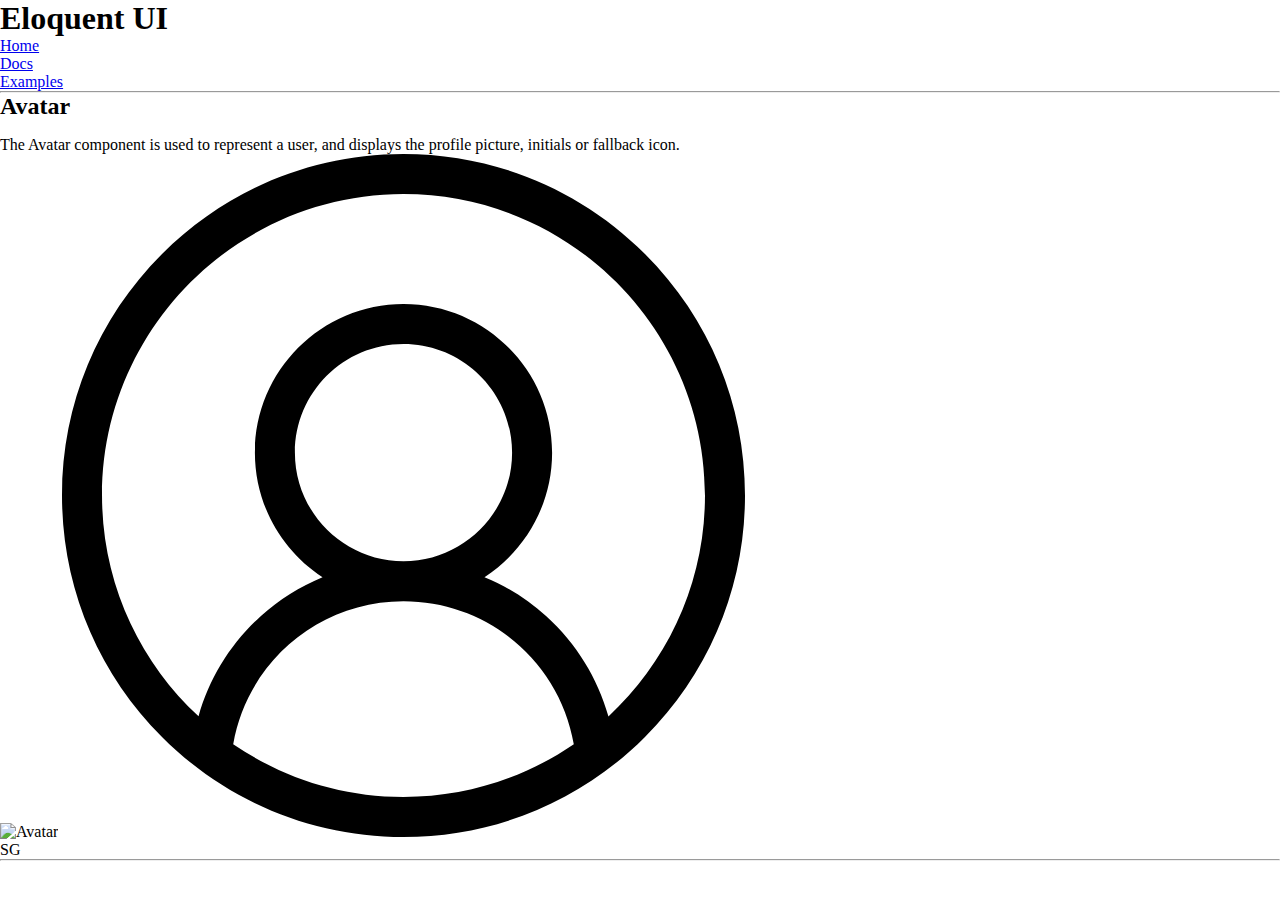
==== index.html @ d395345a "User Avatar and beautification" ====
<!DOCTYPE html>
<html lang="en">

<head>
    <meta charset="UTF-8">
    <meta name="viewport" content="width=device-width, initial-scale=1.0">
    <title>Eloquent UI</title>
    <link rel="stylesheet" href="app.css">
</head>

<body>
    <header class="header-container">
        <h1 id="header-title"> Eloquent UI </h3>
            <ul class="list">
                <li class="list-items"><a class="link-item" href="/">Home</a></li>
                <li class="list-items"><a class="link-item" href="/"> Docs</a></li>
                <li class="list-items"><a class="link-item" href="/"> Examples</a></li>
            </ul>
    </header>
    <hr>
    <div class="avatar-container">
        <h2>Avatar</h2>
        <p style="margin-top: 1rem;">The Avatar component is used to represent a user, and displays the profile picture, initials or fallback
            icon.
        </p>
        <img alt="Avatar" src="https://bit.ly/dan-abramov" class="avatar" />
        <img alt="Avatar" src="/user.svg" class="avatar" />
        <div class="initials">
            <span class="avatar-circle">SG</span>
        </div>
    </div>
    <hr>

    <script src="app.js"></script>
</body>

</html>
---- app.css ----
*{
    margin: 0;
    padding: 0;
}
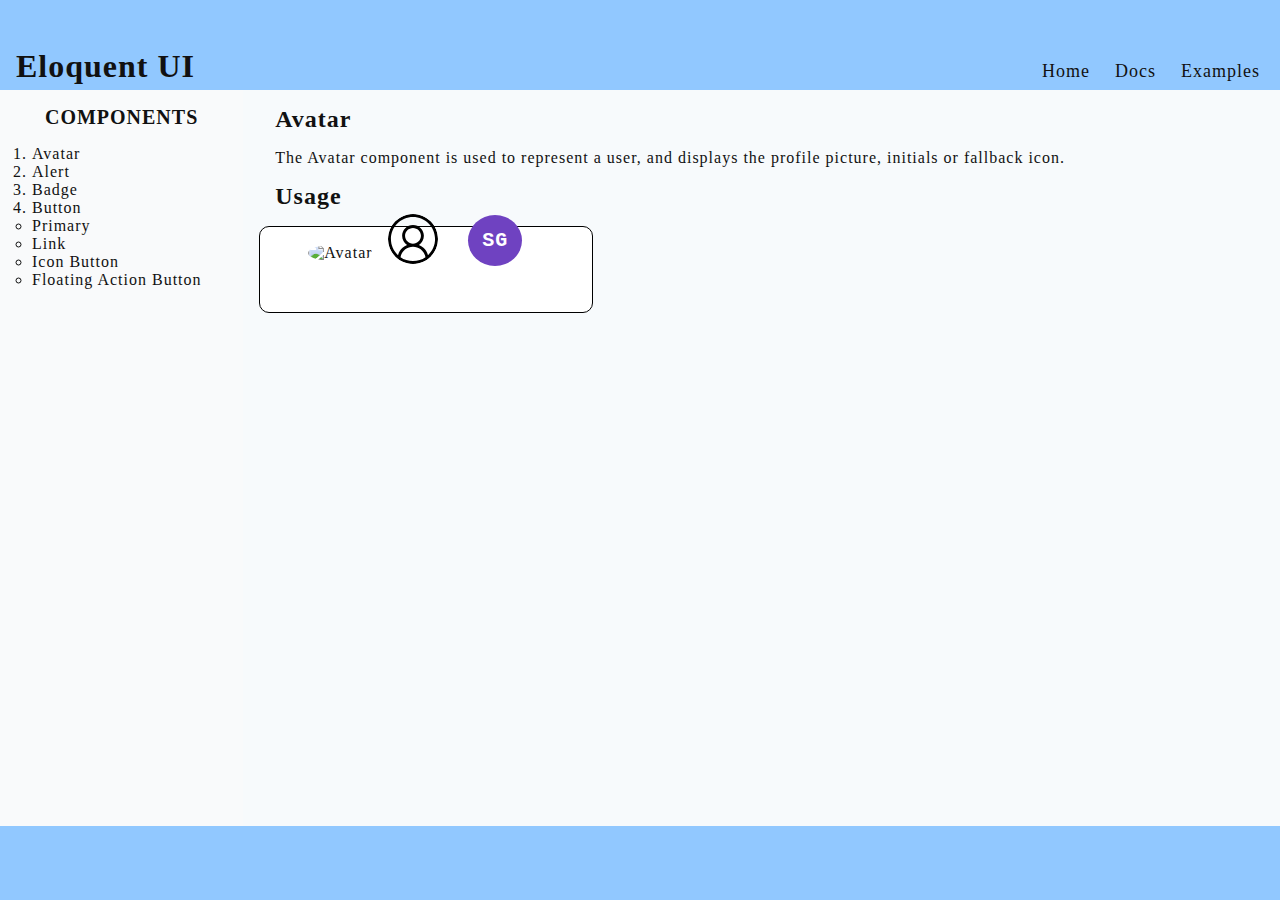
==== commit 20e458ca: "Structured files" ====
--- a/index.html
+++ b/index.html
@@ -5,10 +5,30 @@
     <meta charset="UTF-8">
     <meta name="viewport" content="width=device-width, initial-scale=1.0">
     <title>Eloquent UI</title>
-    <link rel="stylesheet" href="app.css">
+    <link rel="stylesheet" href="/styles/app.css">
+    <link rel="stylesheet" href="/styles/containers.css">
+    <link rel="stylesheet" href="/styles/grids.css">
 </head>
 
 <body>
+    <aside>
+        <div class="aside-container">
+            <p class="title-aside"><strong>COMPONENTS</strong></p>
+            <ol class="ordered-list">
+                <li>Avatar</li>
+                <li>Alert</li>
+                <li>Badge</li>
+                <li>Button
+                    <ul>
+                        <li>Primary</li>
+                        <li>Link</li>
+                        <li>Icon Button</li>
+                        <li>Floating Action Button</li>
+                    </ul>
+                </li>
+            </ol>
+        </div>
+    </aside>
     <header class="header-container">
         <h1 id="header-title"> Eloquent UI </h3>
             <ul class="list">
@@ -17,21 +37,29 @@
                 <li class="list-items"><a class="link-item" href="/"> Examples</a></li>
             </ul>
     </header>
-    <hr>
-    <div class="avatar-container">
-        <h2>Avatar</h2>
-        <p style="margin-top: 1rem;">The Avatar component is used to represent a user, and displays the profile picture, initials or fallback
-            icon.
-        </p>
-        <img alt="Avatar" src="https://bit.ly/dan-abramov" class="avatar" />
-        <img alt="Avatar" src="/user.svg" class="avatar" />
-        <div class="initials">
-            <span class="avatar-circle">SG</span>
+    <main>
+        <div class="avatar-container">
+            <h2>Avatar</h2>
+            <p style="margin: 1rem;">The Avatar component is used to represent a user, and displays the profile
+                picture, initials or fallback
+                icon.
+            </p>
+            <h2>Usage</h2>
+            <div class="avatar-display">
+                <div class="avatar-image">
+                    <img alt="Avatar" src="https://bit.ly/dan-abramov" class="avatar" />
+                </div>
+                <div class="avatar-user">
+                    <img alt="Avatar" src="/images/user.svg" class="avatar" />
+                </div>
+                <div class="initials">
+                    <span class="avatar-circle">SG</span>
+                </div>
+            </div>
         </div>
-    </div>
-    <hr>
-
-    <script src="app.js"></script>
+    </main>
+    <footer></footer>
+    <script src="/handlers/app.js"></script>
 </body>
 
 </html>--- a/styles/app.css
+++ b/styles/app.css
@@ -0,0 +1,45 @@
+* {
+    margin: 0;
+    padding: 0;
+}
+
+:root {
+    --bs-blue: #91C8FF;
+    --bs-indigo: #6610f2;
+    --bs-purple: #6f42c1;
+    --gray-body: #F7FAFC;
+    --aside: #F9FAFB;
+    --text: rgb(17, 17, 17);
+}
+
+
+html,
+body {
+    max-width: 100%;
+    overflow-x: hidden;
+    color: var(--text);
+    letter-spacing: 1px;
+}
+
+/* For Image Avatar */
+.avatar {
+    border-radius: 50%;
+    width: 50px;
+    height: 50px;
+    vertical-align: middle;
+    cursor: pointer;
+}
+
+/* Avatar with Initials */
+.avatar-circle {
+    width: 80px;
+    height: 80px;
+    padding: 14px;
+    background-color: var(--bs-purple);
+    text-align: center;
+    border-radius: 50%;
+    cursor: pointer;
+    color: #fff;
+    font-family: "Courier New", monospace;
+    font-weight: bold;
+}--- a/styles/containers.css
+++ b/styles/containers.css
@@ -0,0 +1,95 @@
+:root {
+    --bs-blue: #91C8FF;
+    --bs-indigo: #6610f2;
+    --bs-purple: #6f42c1;
+    --gray-body: #F7FAFC;
+    --aside: #F9FAFB;
+}
+
+h2 {
+    margin: 1rem;
+}
+
+/* Header Container */
+
+.header-container {
+    display: flex;
+    justify-content: space-between;
+    align-items: baseline;
+}
+
+.list .list-items {
+    list-style: none;
+    display: inline;
+    margin: 0px 20px 0px 0px;
+    font-size: large;
+}
+
+.link-item {
+    text-decoration: none;
+    color: var(--text);
+}
+
+#header-title {
+    margin: 3rem 0rem 3rem 1rem;
+}
+
+/* Avatar Container */
+
+.avatar-container {
+    margin-top: 1rem;
+    margin-left: 1rem;
+}
+
+.avatar-display {
+    padding-left: 2rem;
+    border: 1px solid black;
+    border-radius: 10px;
+    background-color: white;
+    height: 85px !important;
+    width: 300px !important;
+}
+
+/* Image avatar container */
+.avatar-image {
+    margin-top: 1rem;
+    margin-left: 1rem;
+    margin-bottom: 1rem;
+}
+
+/* Avatar with no profile pic container */
+.avatar-user {
+    position: relative;
+    top: -4rem;
+    left: 6rem;
+}
+
+/* Avatar with Initials */
+.initials {
+    position: relative;
+    top: -6.2rem;
+    left: 11rem;
+    /* 25% of parent */
+    font-size: 20px;
+    /* 50% of parent */
+    line-height: 20px;
+    /* 50% of parent */
+}
+
+/* Aside Container */
+.aside-container {
+    margin-top: 1rem;
+    overflow-y: scroll;
+    height: 80vh;
+}
+
+.title-aside {
+    text-align: center;
+    font-size: 20px;
+    font-weight: 600;
+}
+
+/* Lists */
+.ordered-list{
+    margin: 1rem 0rem 0rem 2rem;
+}--- a/styles/grids.css
+++ b/styles/grids.css
@@ -0,0 +1,59 @@
+body,
+html {
+    height: 100vh;
+}
+
+:root {
+    --bs-blue: #91C8FF;
+    --bs-indigo: #6610f2;
+    --bs-purple: #6f42c1;
+    --gray-body: #F7FAFC;
+    --aside: #F9FAFB;
+}
+
+body {
+    margin: 0;
+    display: grid;
+    grid-template-columns: 100%;
+    grid-template-rows: repeat(auto, 4);
+    grid-template-areas:
+        "main"
+        "footer";
+}
+
+aside {
+    grid-area: sidebar;
+    background-color: var(--aside);
+}
+
+header {
+    grid-area: header;
+    background-color: var(--bs-blue);
+}
+
+main {
+    grid-area: main;
+    background-color: var(--gray-body);
+}
+
+footer {
+    grid-area: footer;
+    background-color: var(--bs-blue);
+}
+
+@media only screen and (min-width: 768px) {
+
+    body {
+        margin: 0;
+        display: grid;
+        grid-template-columns: auto 27% 27% 27%;
+        grid-template-rows: 10% 30% auto 10%;
+        grid-template-areas:
+            "header header header header"
+            "sidebar main   main   main"
+            "sidebar main   main   main"
+            "footer footer footer footer";
+
+    }
+
+}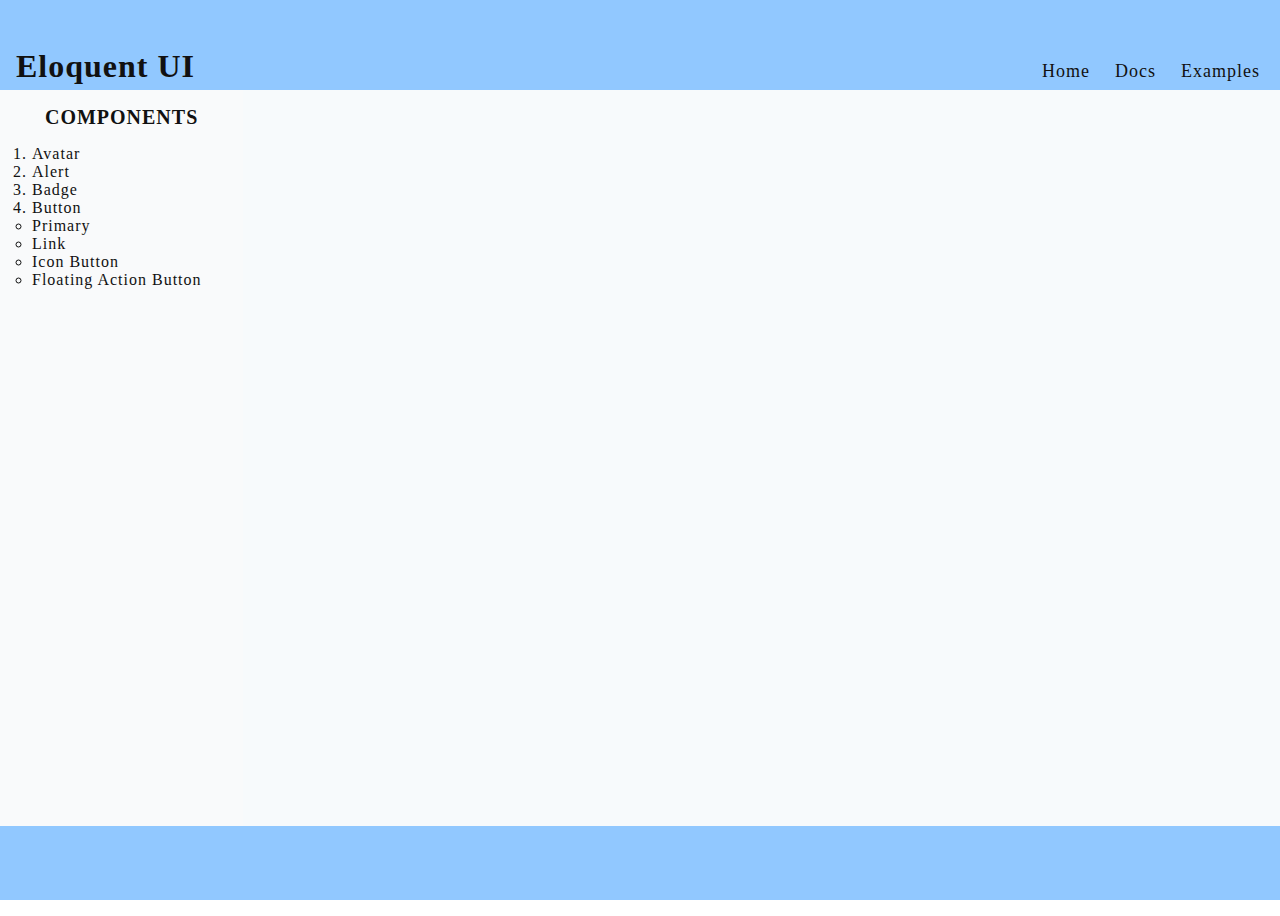
==== commit a5636684: "added individual components" ====
--- a/index.html
+++ b/index.html
@@ -8,6 +8,8 @@
     <link rel="stylesheet" href="/styles/app.css">
     <link rel="stylesheet" href="/styles/containers.css">
     <link rel="stylesheet" href="/styles/grids.css">
+    <link rel="import" href="/views/avatar.html">
+    <script src="https://ajax.googleapis.com/ajax/libs/jquery/3.5.1/jquery.min.js"></script>
 </head>
 
 <body>
@@ -37,25 +39,9 @@
                 <li class="list-items"><a class="link-item" href="/"> Examples</a></li>
             </ul>
     </header>
-    <main>
-        <div class="avatar-container">
-            <h2>Avatar</h2>
-            <p style="margin: 1rem;">The Avatar component is used to represent a user, and displays the profile
-                picture, initials or fallback
-                icon.
-            </p>
-            <h2>Usage</h2>
-            <div class="avatar-display">
-                <div class="avatar-image">
-                    <img alt="Avatar" src="https://bit.ly/dan-abramov" class="avatar" />
-                </div>
-                <div class="avatar-user">
-                    <img alt="Avatar" src="/images/user.svg" class="avatar" />
-                </div>
-                <div class="initials">
-                    <span class="avatar-circle">SG</span>
-                </div>
-            </div>
+    <main class="mainApp">
+        <div class="load-avatar">
+            <!-- Avatar component loads here -->
         </div>
     </main>
     <footer></footer>
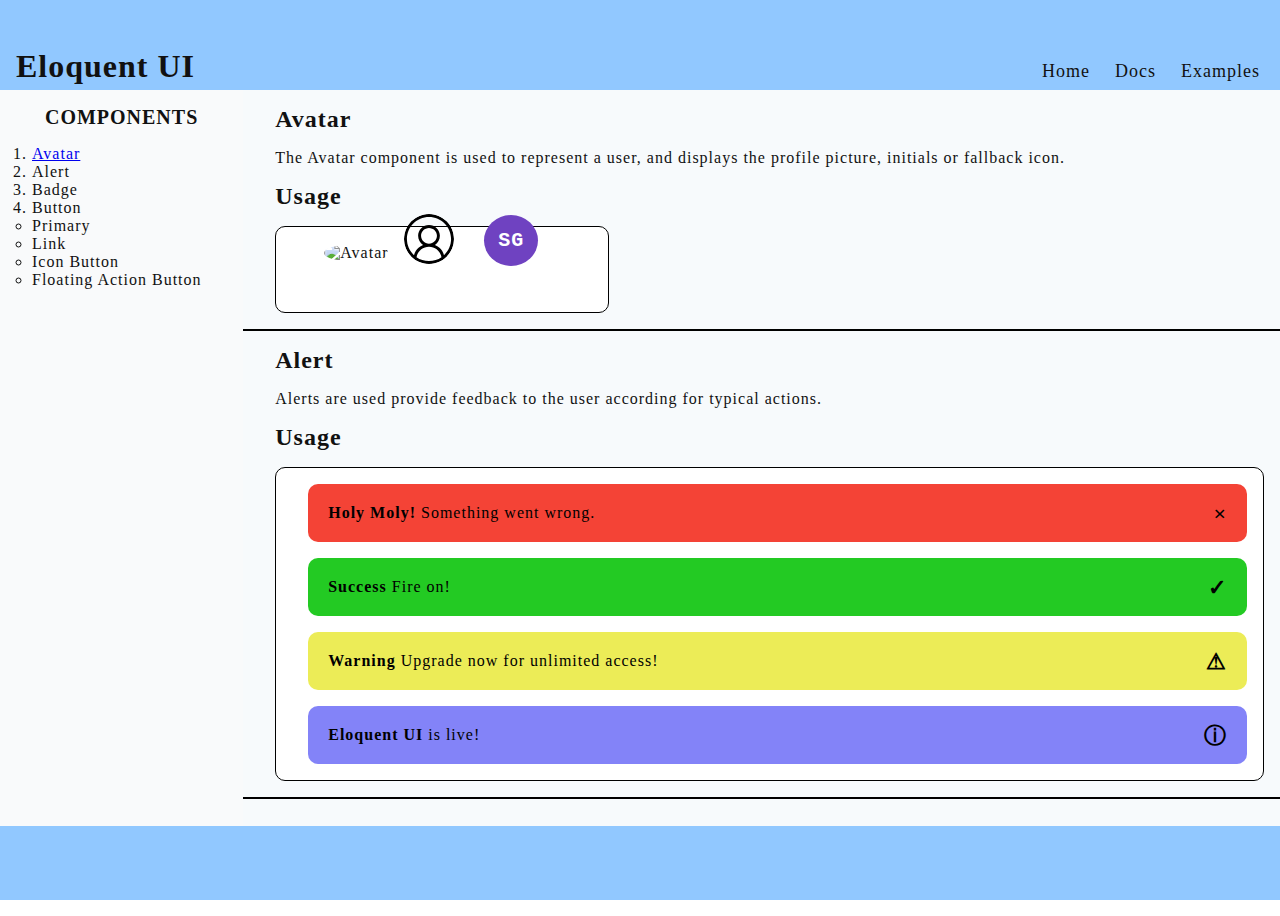
==== commit 356be958: "Alert Component" ====
--- a/index.html
+++ b/index.html
@@ -17,7 +17,7 @@
         <div class="aside-container">
             <p class="title-aside"><strong>COMPONENTS</strong></p>
             <ol class="ordered-list">
-                <li>Avatar</li>
+                <li><a href='#avatar'>Avatar</a></li>
                 <li>Alert</li>
                 <li>Badge</li>
                 <li>Button
@@ -43,6 +43,9 @@
         <div class="load-avatar">
             <!-- Avatar component loads here -->
         </div>
+        <div class="load-alert">
+            <!-- Alert component -->
+        </div>
     </main>
     <footer></footer>
     <script src="/handlers/app.js"></script>
--- a/styles/app.css
+++ b/styles/app.css
@@ -42,4 +42,82 @@
     color: #fff;
     font-family: "Courier New", monospace;
     font-weight: bold;
+}
+
+/* Alert Component */
+.alert-wrong {
+    padding: 20px;
+    background-color: #f44336;
+    color: black;
+    border-radius: 10px;
+    margin: 1rem;
+}
+
+.alert-success{
+    padding: 20px;
+    background-color: rgb(35, 202, 35);
+    color: black;
+    border-radius: 10px;
+    margin: 1rem;
+}
+
+.alert-warning{
+    padding: 20px;
+    background-color: rgb(236, 236, 87);
+    color: black;
+    border-radius: 10px;
+    margin: 1rem;
+}
+
+.alert-info{
+    padding: 20px;
+    background-color: rgb(131, 131, 248);
+    color: black;
+    border-radius: 10px;
+    margin: 1rem;
+}
+
+/* Alert Buttons */
+.successBtn{
+    margin-left: 15px;
+    color: black;
+    font-weight: bold;
+    float: right;
+    font-size: 22px;
+    line-height: 20px;
+    cursor: pointer;
+    transition: 0.3s;
+}
+
+.closeBtn {
+    margin-left: 15px;
+    color: black;
+    font-weight: bold;
+    float: right;
+    font-size: 22px;
+    line-height: 20px;
+    cursor: pointer;
+    transition: 0.3s;
+}
+
+.warningBtn{
+    margin-left: 15px;
+    color: black;
+    font-weight: bold;
+    float: right;
+    font-size: 22px;
+    line-height: 20px;
+    cursor: pointer;
+    transition: 0.3s;
+}
+
+.infoBtn{
+    margin-left: 15px;
+    color: black;
+    font-weight: bold;
+    float: right;
+    font-size: 22px;
+    line-height: 20px;
+    cursor: pointer;
+    transition: 0.3s;
 }--- a/styles/containers.css
+++ b/styles/containers.css
@@ -8,6 +8,12 @@
 
 h2 {
     margin: 1rem;
+}
+
+hr{
+    margin-top: 1rem;
+    margin-bottom: 1rem;;
+    border: 1px solid black;
 }
 
 /* Header Container */
@@ -36,7 +42,7 @@
 
 /* Avatar Container */
 
-.avatar-container {
+.component-container {
     margin-top: 1rem;
     margin-left: 1rem;
 }
@@ -48,6 +54,7 @@
     background-color: white;
     height: 85px !important;
     width: 300px !important;
+    margin-left: 1rem;
 }
 
 /* Image avatar container */
@@ -90,6 +97,17 @@
 }
 
 /* Lists */
-.ordered-list{
+.ordered-list {
     margin: 1rem 0rem 0rem 2rem;
+}
+
+/* Alert Container */
+.alert-display{
+    padding-left: 1rem;
+    border: 1px solid black;
+    border-radius: 10px;
+    background-color: white;
+    height: auto;
+    width: auto;
+    margin: 1rem;
 }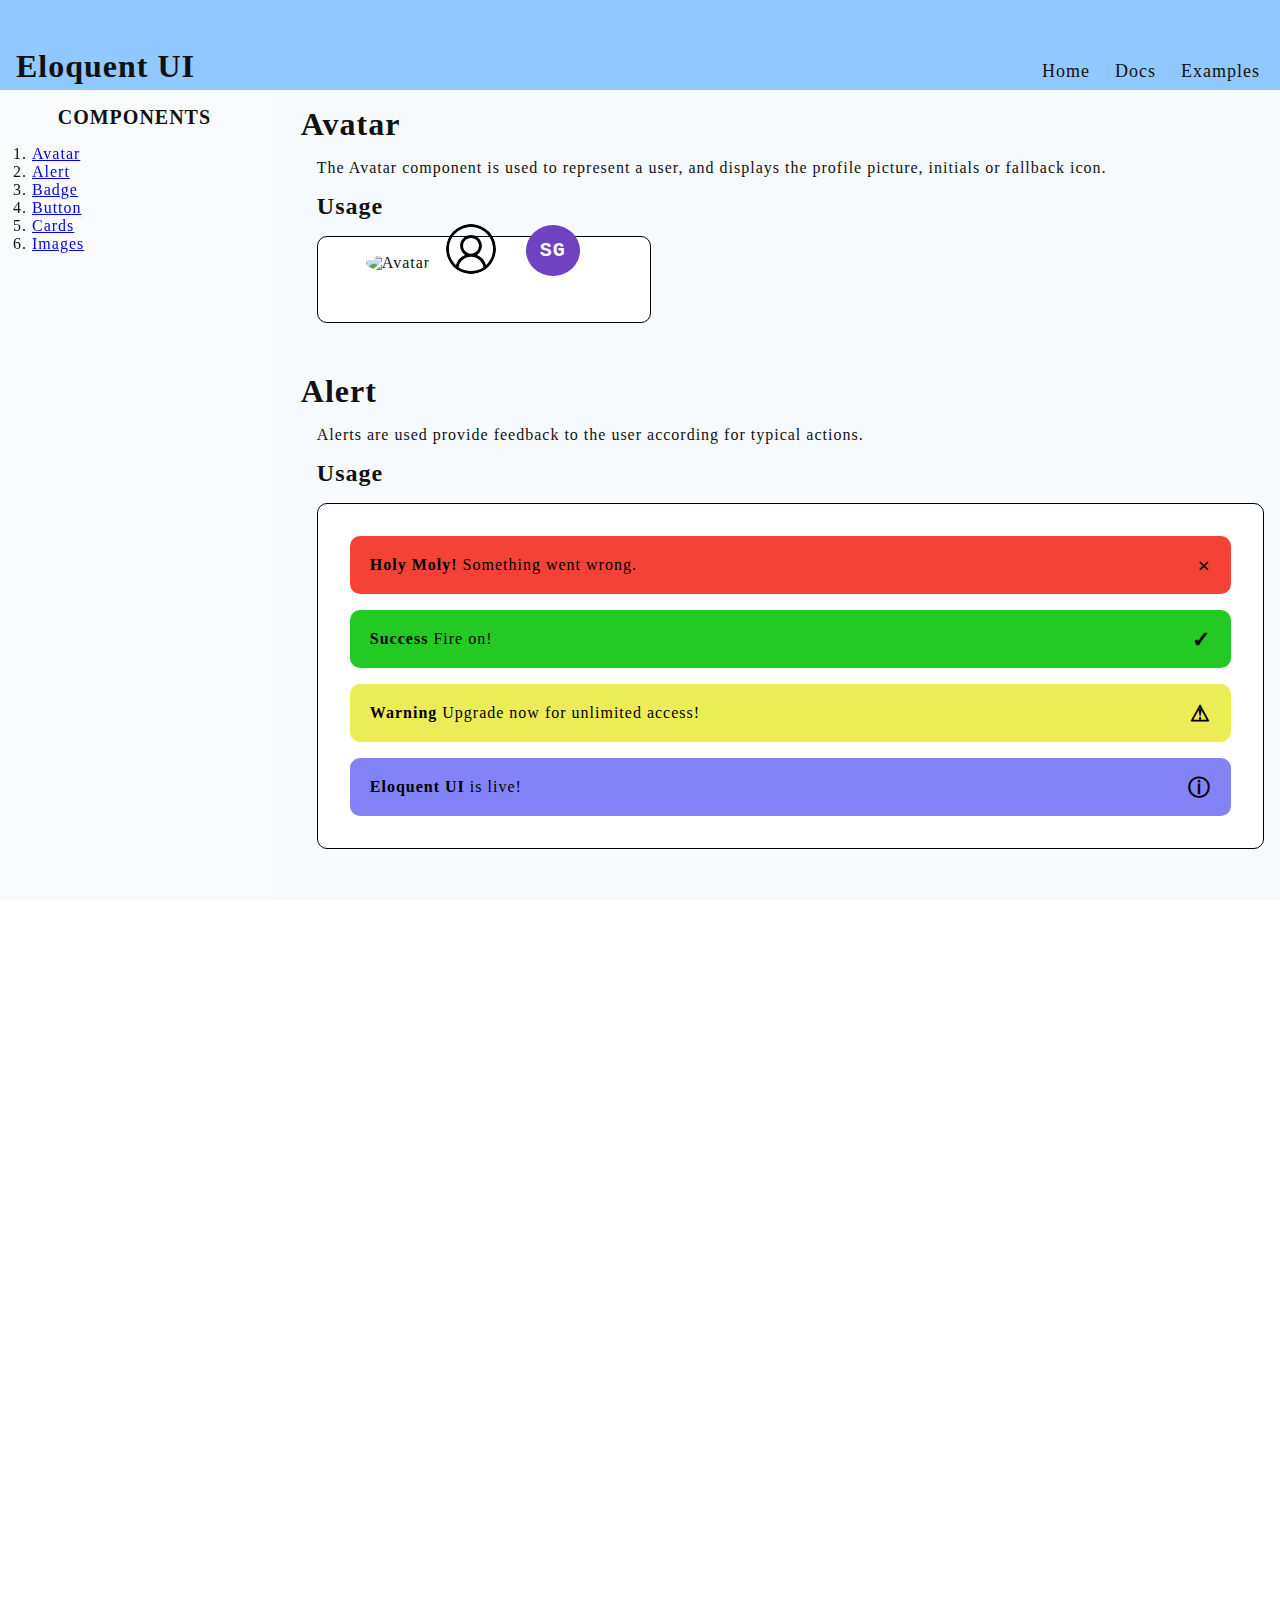
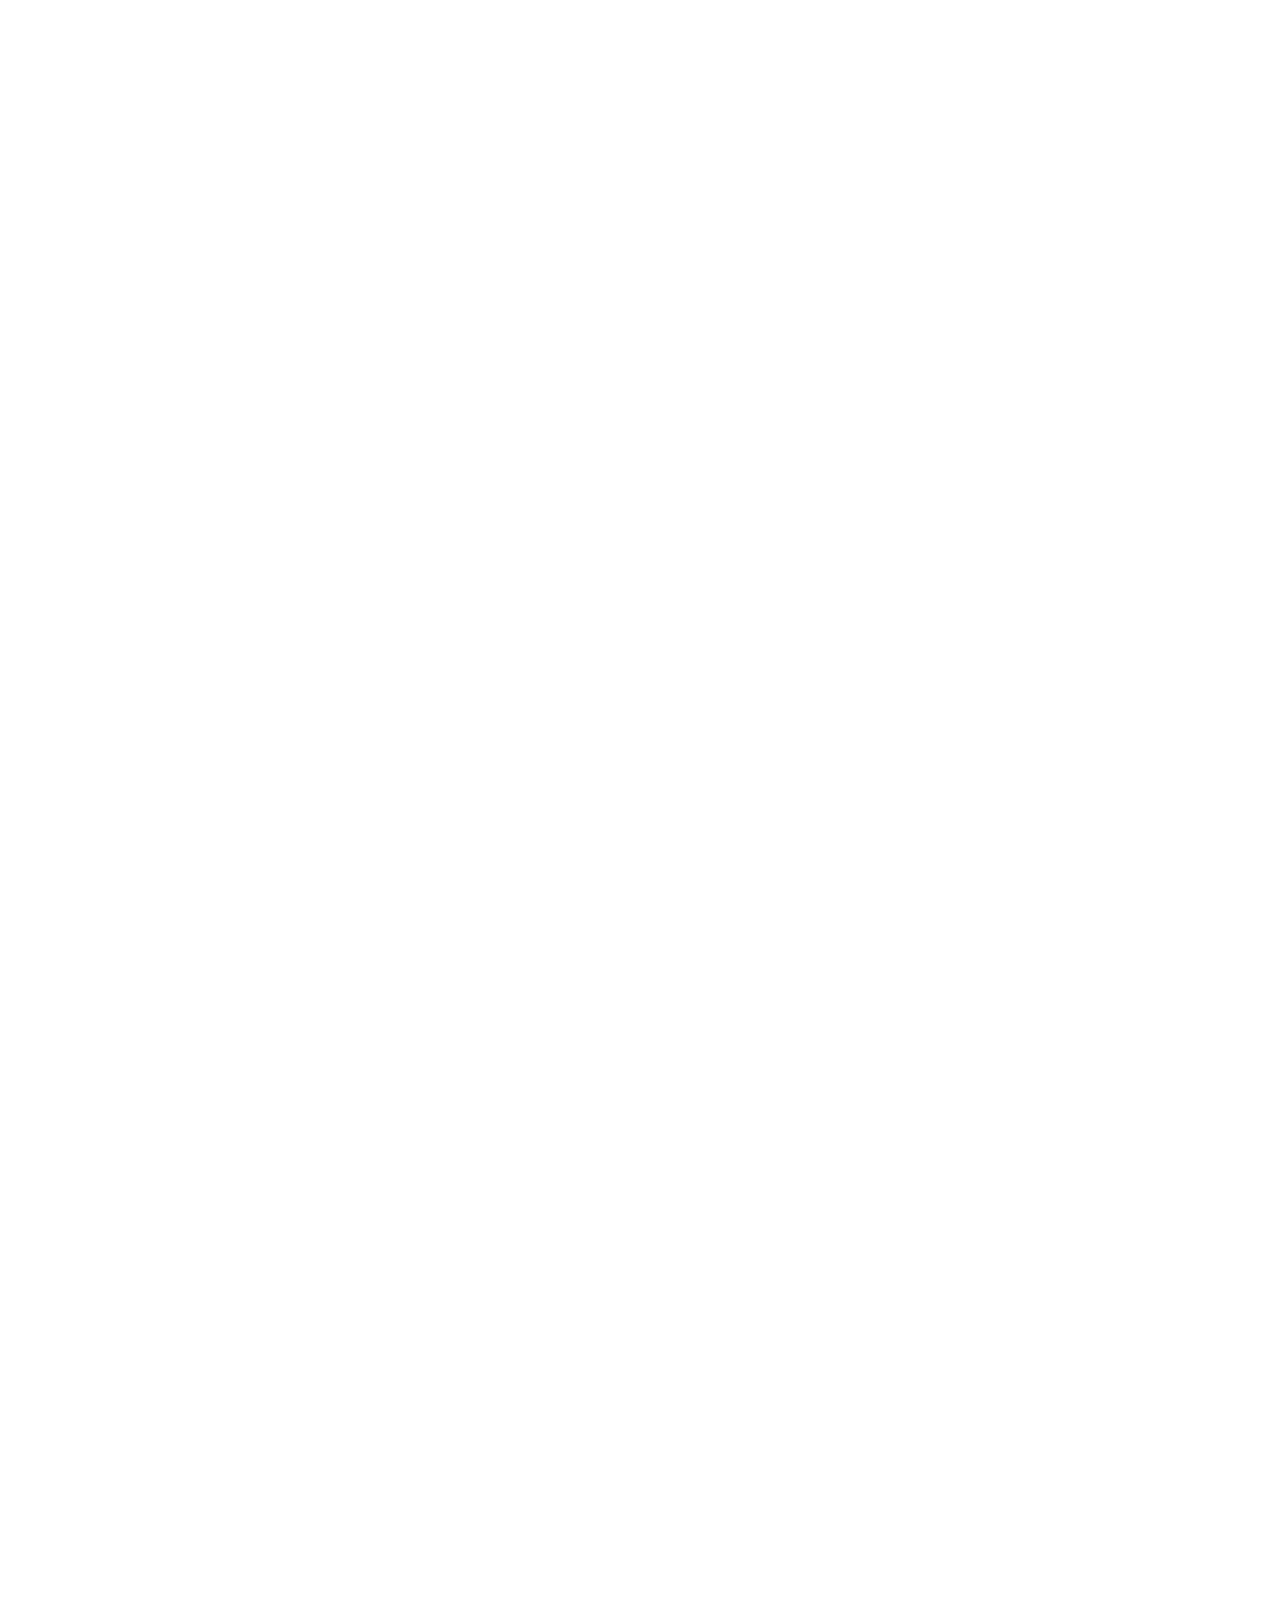
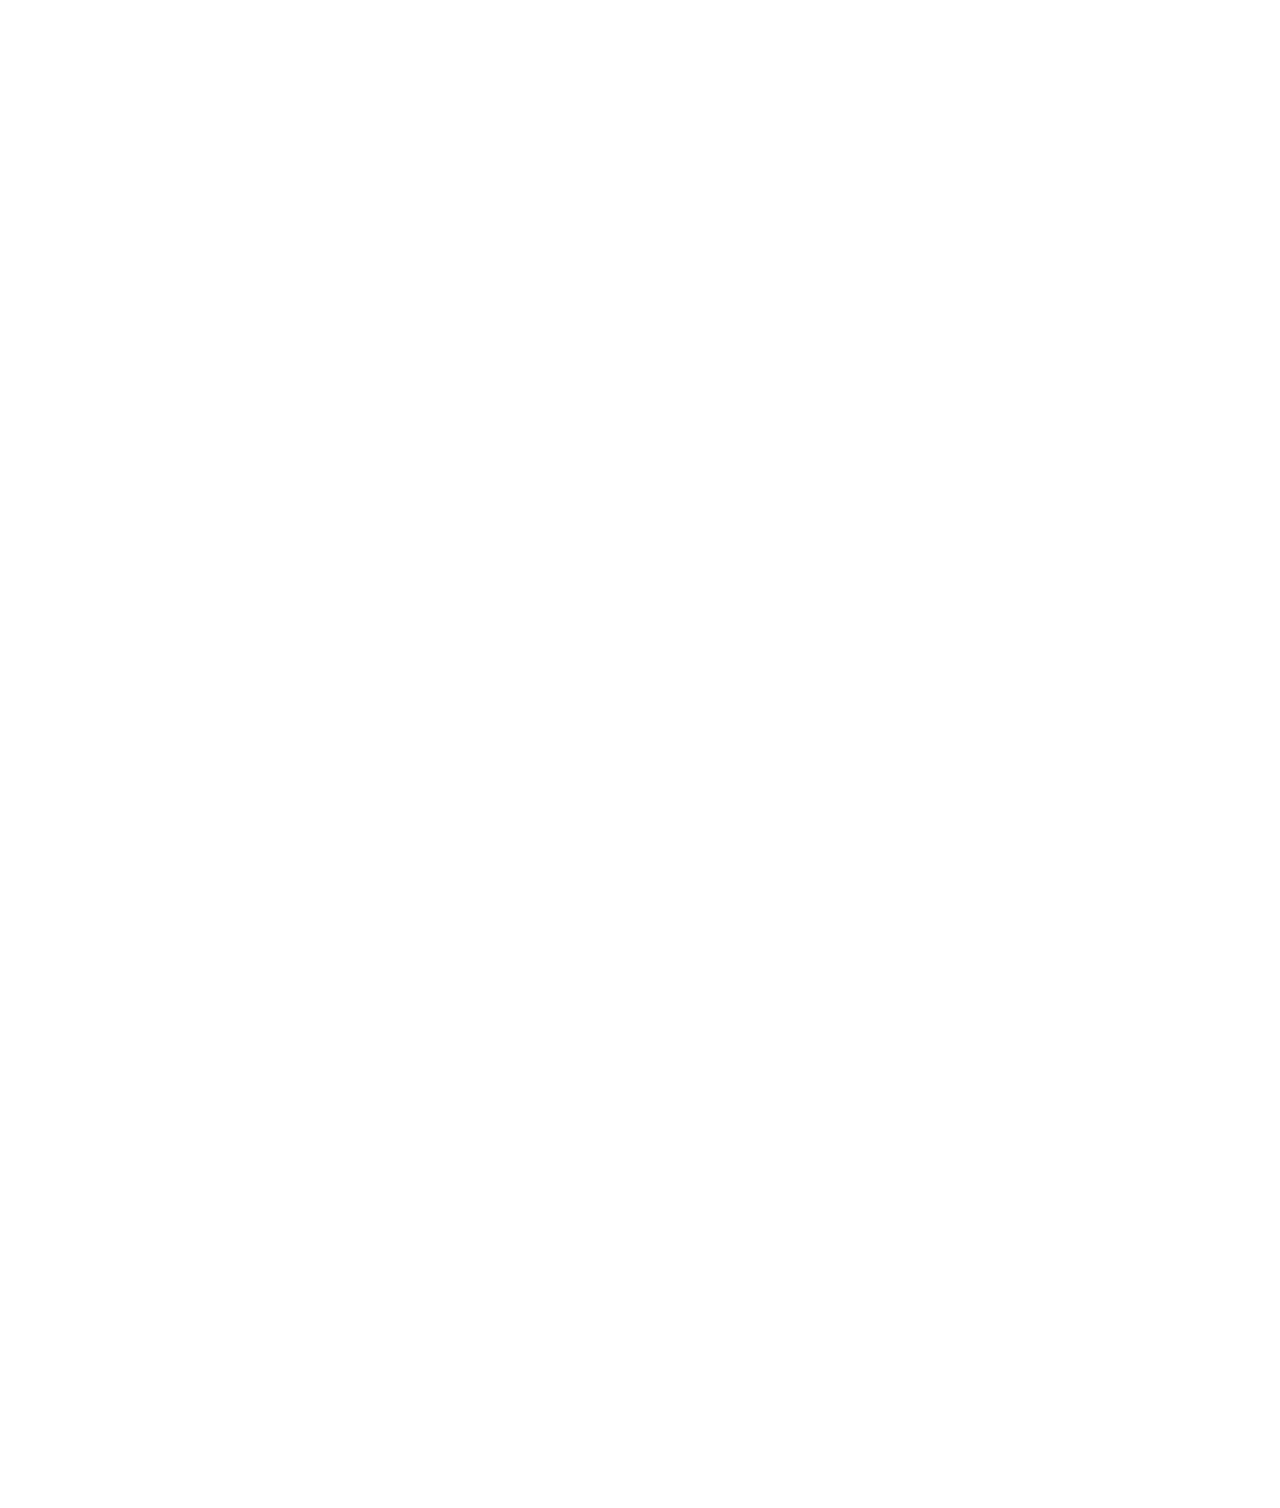
==== commit cec22c9e: "Till Image component." ====
--- a/index.html
+++ b/index.html
@@ -10,6 +10,7 @@
     <link rel="stylesheet" href="/styles/grids.css">
     <link rel="import" href="/views/avatar.html">
     <script src="https://ajax.googleapis.com/ajax/libs/jquery/3.5.1/jquery.min.js"></script>
+    <link rel="stylesheet" href="https://cdnjs.cloudflare.com/ajax/libs/font-awesome/4.7.0/css/font-awesome.min.css">
 </head>
 
 <body>
@@ -18,16 +19,11 @@
             <p class="title-aside"><strong>COMPONENTS</strong></p>
             <ol class="ordered-list">
                 <li><a href='#avatar'>Avatar</a></li>
-                <li>Alert</li>
-                <li>Badge</li>
-                <li>Button
-                    <ul>
-                        <li>Primary</li>
-                        <li>Link</li>
-                        <li>Icon Button</li>
-                        <li>Floating Action Button</li>
-                    </ul>
-                </li>
+                <li><a href='#alert'>Alert</a></li>
+                <li><a href='#badge'>Badge</a></li>
+                <li><a href='#button'>Button</a></li>
+                <li><a href='#card'>Cards</a></li>
+                <li><a href='#image'>Images</a></li>
             </ol>
         </div>
     </aside>
@@ -46,6 +42,21 @@
         <div class="load-alert">
             <!-- Alert component -->
         </div>
+        <div class="load-badge">
+            <!-- Badge Component -->
+        </div> 
+        <div class="load-button">
+            <!-- Buttons Component -->
+        </div>
+        <div class="load-card">
+            <!-- Card Component -->
+        </div>
+        <div class="load-image">
+            <!-- Image Component -->
+        </div>
+        <!-- <div class="load-input"> -->
+            <!-- Input Component -->
+        <!-- </div> -->
     </main>
     <footer></footer>
     <script src="/handlers/app.js"></script>
--- a/styles/app.css
+++ b/styles/app.css
@@ -19,6 +19,7 @@
     overflow-x: hidden;
     color: var(--text);
     letter-spacing: 1px;
+    scroll-behavior: smooth;
 }
 
 /* For Image Avatar */
@@ -53,7 +54,7 @@
     margin: 1rem;
 }
 
-.alert-success{
+.alert-success {
     padding: 20px;
     background-color: rgb(35, 202, 35);
     color: black;
@@ -61,7 +62,7 @@
     margin: 1rem;
 }
 
-.alert-warning{
+.alert-warning {
     padding: 20px;
     background-color: rgb(236, 236, 87);
     color: black;
@@ -69,7 +70,7 @@
     margin: 1rem;
 }
 
-.alert-info{
+.alert-info {
     padding: 20px;
     background-color: rgb(131, 131, 248);
     color: black;
@@ -78,7 +79,7 @@
 }
 
 /* Alert Buttons */
-.successBtn{
+.successBtn {
     margin-left: 15px;
     color: black;
     font-weight: bold;
@@ -100,7 +101,7 @@
     transition: 0.3s;
 }
 
-.warningBtn{
+.warningBtn {
     margin-left: 15px;
     color: black;
     font-weight: bold;
@@ -111,7 +112,7 @@
     transition: 0.3s;
 }
 
-.infoBtn{
+.infoBtn {
     margin-left: 15px;
     color: black;
     font-weight: bold;
@@ -120,4 +121,568 @@
     line-height: 20px;
     cursor: pointer;
     transition: 0.3s;
-}+}
+
+/* Badge styles */
+.badge-default {
+    border-width: 0px;
+    border-style: solid;
+    box-sizing: border-box;
+    background-color: #E5E7EB;
+    overflow-wrap: break-word;
+    display: inline-block;
+    white-space: nowrap;
+    vertical-align: middle;
+    padding-inline-start: 10px;
+    padding-inline-end: 10px;
+    text-transform: uppercase;
+    font-size: 15px;
+    border-radius: 2px;
+    font-weight: 600;
+}
+
+.badge-success {
+    border-width: 0px;
+    border-style: solid;
+    box-sizing: border-box;
+    background-color: #6EE7B7;
+    overflow-wrap: break-word;
+    display: inline-block;
+    white-space: nowrap;
+    vertical-align: middle;
+    padding-inline-start: 10px;
+    padding-inline-end: 10px;
+    text-transform: uppercase;
+    font-size: 15px;
+    border-radius: 2px;
+    font-weight: 600;
+}
+
+.badge-removed {
+    border-width: 0px;
+    border-style: solid;
+    box-sizing: border-box;
+    background-color: #F87171;
+    overflow-wrap: break-word;
+    display: inline-block;
+    white-space: nowrap;
+    vertical-align: middle;
+    padding-inline-start: 10px;
+    padding-inline-end: 10px;
+    text-transform: uppercase;
+    font-size: 15px;
+    border-radius: 2px;
+    font-weight: 600;
+}
+
+.badge-new {
+    border-width: 0px;
+    border-style: solid;
+    box-sizing: border-box;
+    background-color: #DDD6FE;
+    overflow-wrap: break-word;
+    display: inline-block;
+    white-space: nowrap;
+    vertical-align: middle;
+    padding-inline-start: 10px;
+    padding-inline-end: 10px;
+    text-transform: uppercase;
+    font-size: 15px;
+    border-radius: 2px;
+    font-weight: 600;
+}
+
+/* Buttons */
+
+/* Button Examples */
+.default-button {
+    text-size-adjust: 100%;
+    border-width: 0px;
+    border-radius: 10px;
+    border-style: solid;
+    box-sizing: border-box;
+    overflow-wrap: break-word;
+    font-family: inherit;
+    margin: 0px;
+    overflow: visible;
+    text-transform: none;
+    cursor: pointer;
+    padding: 0px;
+    display: inline-flex;
+    appearance: none;
+    -webkit-box-align: center;
+    align-items: center;
+    justify-content: center;
+    user-select: none;
+    position: relative;
+    white-space: nowrap;
+    vertical-align: middle;
+    outline: none;
+    width: auto;
+    line-height: 1.2;
+    font-weight: 500;
+    height: 40px;
+    min-width: 200px;
+    font-size: 25px;
+    padding-inline-start: 10px;
+    padding-inline-end: 10px;
+    background: #A78BFA;
+    color: white;
+}
+
+.success-button {
+    text-size-adjust: 100%;
+    border-width: 0px;
+    border-radius: 10px;
+    border-style: solid;
+    box-sizing: border-box;
+    overflow-wrap: break-word;
+    font-family: inherit;
+    margin: 0px;
+    overflow: visible;
+    text-transform: none;
+    cursor: pointer;
+    padding: 0px;
+    display: inline-flex;
+    appearance: none;
+    -webkit-box-align: center;
+    align-items: center;
+    justify-content: center;
+    user-select: none;
+    position: relative;
+    white-space: nowrap;
+    vertical-align: middle;
+    outline: none;
+    width: auto;
+    line-height: 1.2;
+    font-weight: 500;
+    height: 40px;
+    min-width: 200px;
+    font-size: 25px;
+    padding-inline-start: 10px;
+    padding-inline-end: 10px;
+    background: #34D399;
+    color: white;
+}
+
+.danger-button {
+    text-size-adjust: 100%;
+    border-width: 0px;
+    border-radius: 10px;
+    border-style: solid;
+    box-sizing: border-box;
+    overflow-wrap: break-word;
+    font-family: inherit;
+    margin: 0px;
+    overflow: visible;
+    text-transform: none;
+    cursor: pointer;
+    padding: 0px;
+    display: inline-flex;
+    appearance: none;
+    -webkit-box-align: center;
+    align-items: center;
+    justify-content: center;
+    user-select: none;
+    position: relative;
+    white-space: nowrap;
+    vertical-align: middle;
+    outline: none;
+    width: auto;
+    line-height: 1.2;
+    font-weight: 500;
+    height: 40px;
+    min-width: 200px;
+    font-size: 25px;
+    padding-inline-start: 10px;
+    padding-inline-end: 10px;
+    background: #EF4444;
+    color: white;
+}
+
+.warning-button {
+    text-size-adjust: 100%;
+    border-width: 0px;
+    border-radius: 10px;
+    border-style: solid;
+    box-sizing: border-box;
+    overflow-wrap: break-word;
+    font-family: inherit;
+    margin: 0px;
+    overflow: visible;
+    text-transform: none;
+    cursor: pointer;
+    padding: 0px;
+    display: inline-flex;
+    appearance: none;
+    -webkit-box-align: center;
+    align-items: center;
+    justify-content: center;
+    user-select: none;
+    position: relative;
+    white-space: nowrap;
+    vertical-align: middle;
+    outline: none;
+    width: auto;
+    line-height: 1.2;
+    font-weight: 500;
+    height: 40px;
+    min-width: 200px;
+    font-size: 25px;
+    padding-inline-start: 10px;
+    padding-inline-end: 10px;
+    background: #FBBF24;
+    color: white;
+}
+
+.light-button {
+    text-size-adjust: 100%;
+    border-width: 0px;
+    border-radius: 10px;
+    border-style: solid;
+    box-sizing: border-box;
+    overflow-wrap: break-word;
+    font-family: inherit;
+    margin: 0px;
+    overflow: visible;
+    text-transform: none;
+    cursor: pointer;
+    padding: 0px;
+    display: inline-flex;
+    appearance: none;
+    -webkit-box-align: center;
+    align-items: center;
+    justify-content: center;
+    user-select: none;
+    position: relative;
+    white-space: nowrap;
+    vertical-align: middle;
+    outline: none;
+    width: auto;
+    line-height: 1.2;
+    font-weight: 500;
+    height: 40px;
+    min-width: 200px;
+    font-size: 25px;
+    padding-inline-start: 10px;
+    padding-inline-end: 10px;
+    background: #F9FAFB;
+    color: #111827;
+}
+
+.dark-button {
+    text-size-adjust: 100%;
+    border-width: 0px;
+    border-radius: 10px;
+    border-style: solid;
+    box-sizing: border-box;
+    overflow-wrap: break-word;
+    font-family: inherit;
+    margin: 0px;
+    overflow: visible;
+    text-transform: none;
+    cursor: pointer;
+    padding: 0px;
+    display: inline-flex;
+    appearance: none;
+    -webkit-box-align: center;
+    align-items: center;
+    justify-content: center;
+    user-select: none;
+    position: relative;
+    white-space: nowrap;
+    vertical-align: middle;
+    outline: none;
+    width: auto;
+    line-height: 1.2;
+    font-weight: 500;
+    height: 40px;
+    min-width: 200px;
+    font-size: 25px;
+    padding-inline-start: 10px;
+    padding-inline-end: 10px;
+    background: #1F2937;
+    color: #F9FAFB;
+}
+
+.default-button:hover {
+    color: #fff;
+    background-color: #6D28D9;
+    border-color: #6D28D9;
+}
+
+.success-button:hover {
+    color: #fff;
+    background-color: #10B981;
+    border-color: #10B981;
+}
+
+.danger-button:hover {
+    color: #fff;
+    background-color: #DC2626;
+    border-color: #DC2626;
+}
+
+.warning-button:hover {
+    color: #fff;
+    background-color: #F59E0B;
+    border-color: #F59E0B;
+}
+
+.light-button:hover {
+    color: #111827;
+    background-color: #F3F4F6;
+    border-color: #F3F4F6;
+}
+
+.dark-button:hover {
+    color: #fff;
+    background-color: #111827;
+    border-color: #111827;
+}
+
+/* Button Sizes */
+
+.button-large {
+    text-size-adjust: 100%;
+    border-width: 0px;
+    border-radius: 10px;
+    border-style: solid;
+    box-sizing: border-box;
+    overflow-wrap: break-word;
+    font-family: inherit;
+    margin: 0px;
+    overflow: visible;
+    text-transform: none;
+    cursor: pointer;
+    padding: 0px;
+    display: inline-flex;
+    appearance: none;
+    -webkit-box-align: center;
+    align-items: center;
+    justify-content: center;
+    user-select: none;
+    position: relative;
+    white-space: nowrap;
+    vertical-align: middle;
+    outline: none;
+    width: auto;
+    line-height: 1.2;
+    font-weight: 500;
+    height: 60px;
+    min-width: 200px;
+    font-size: 25px;
+    padding-inline-start: 10px;
+    padding-inline-end: 10px;
+    background: #3B82F6;
+    color: white;
+}
+
+.button-small {
+    text-size-adjust: 100%;
+    border-width: 0px;
+    border-radius: 10px;
+    border-style: solid;
+    box-sizing: border-box;
+    overflow-wrap: break-word;
+    font-family: inherit;
+    margin: 0px;
+    overflow: visible;
+    text-transform: none;
+    cursor: pointer;
+    padding: 0px;
+    display: inline-flex;
+    appearance: none;
+    -webkit-box-align: center;
+    align-items: center;
+    justify-content: center;
+    user-select: none;
+    position: relative;
+    white-space: nowrap;
+    vertical-align: middle;
+    outline: none;
+    width: auto;
+    line-height: 1.2;
+    font-weight: 500;
+    height: 40px;
+    min-width: 100px;
+    font-size: 15px;
+    padding-inline-start: 5px;
+    padding-inline-end: 5px;
+    background: #3B82F6;
+    color: white;
+}
+
+/* Disabled Buttons */
+
+.disabled-button {
+    text-size-adjust: 100%;
+    border-width: 0px;
+    border-radius: 10px;
+    border-style: solid;
+    box-sizing: border-box;
+    overflow-wrap: break-word;
+    font-family: inherit;
+    margin: 0px;
+    overflow: visible;
+    text-transform: none;
+    cursor: not-allowed;
+    padding: 0px;
+    display: inline-flex;
+    appearance: none;
+    -webkit-box-align: center;
+    align-items: center;
+    justify-content: center;
+    user-select: none;
+    position: relative;
+    white-space: nowrap;
+    vertical-align: middle;
+    outline: none;
+    width: auto;
+    opacity: 0.5;
+    line-height: 1.2;
+    font-weight: 500;
+    height: 40px;
+    min-width: 200px;
+    font-size: 25px;
+    padding-inline-start: 10px;
+    padding-inline-end: 10px;
+    background: #A78BFA;
+    color: white;
+}
+
+.disabled-default-button {
+    text-size-adjust: 100%;
+    border-width: 0px;
+    border-radius: 10px;
+    border-style: solid;
+    box-sizing: border-box;
+    overflow-wrap: break-word;
+    font-family: inherit;
+    margin: 0px;
+    overflow: visible;
+    text-transform: none;
+    cursor: not-allowed;
+    padding: 0px;
+    display: inline-flex;
+    appearance: none;
+    -webkit-box-align: center;
+    align-items: center;
+    justify-content: center;
+    user-select: none;
+    position: relative;
+    white-space: nowrap;
+    vertical-align: middle;
+    outline: none;
+    width: auto;
+    opacity: 0.5;
+    line-height: 1.2;
+    font-weight: 500;
+    height: 40px;
+    min-width: 200px;
+    font-size: 25px;
+    padding-inline-start: 10px;
+    padding-inline-end: 10px;
+    background: #D1D5DB;
+    color: #111827;
+}
+
+.button-icon {
+    text-size-adjust: 100%;
+    border-width: 0px;
+    border-radius: 10px;
+    border-style: solid;
+    box-sizing: border-box;
+    overflow-wrap: break-word;
+    font-family: inherit;
+    margin: 0px;
+    overflow: visible;
+    text-transform: none;
+    cursor: pointer;
+    padding: 0px;
+    display: inline-flex;
+    appearance: none;
+    -webkit-box-align: center;
+    align-items: center;
+    justify-content: center;
+    user-select: none;
+    position: relative;
+    white-space: nowrap;
+    vertical-align: middle;
+    outline: none;
+    width: auto;
+    line-height: 1.2;
+    font-weight: 500;
+    height: 50px;
+    min-width: 150px;
+    font-size: 25px;
+    padding-inline-start: 10px;
+    background: #A78BFA;
+    color: white;
+}
+
+.email-icon {
+    padding-left: 10px;
+}
+
+/* Card Component */
+
+.card {
+    position: relative;
+    width: 18rem;
+    -webkit-box-orient: vertical;
+    -webkit-box-direction: normal;
+    display: flex;
+    flex-direction: column;
+    min-width: 0;
+    background-color: #fff;
+    background-clip: border-box;
+    border: 2px solid rgba(0, 0, 0, .125);
+    border-radius: 0.25rem;
+}
+
+.card-img {
+    height: 180px;
+    width: 100%;
+    display: block;
+    border-top-left-radius: calc(.25rem - 1px);
+    border-top-right-radius: calc(.25rem - 1px);
+}
+
+.card-body {
+    flex: 1 1 auto;
+    padding: 1.25rem;
+}
+
+.card-title {
+    margin-bottom: 0.75rem;
+    font-size: 1.25rem;
+}
+
+.card-text {
+    margin-top: 0;
+    margin-bottom: 1rem;
+}
+
+.card-link-button {
+    text-decoration: none;
+    margin-left: 1rem;
+}
+
+.card-link {
+    text-decoration: none;
+    color: #007bff;
+    background-color: transparent;
+    margin: 1rem;
+}
+
+/* Images */
+
+.fluid-img {
+    display: inline-block;
+    height: 400px;
+    display: block;
+    width: 500px;
+    max-width: 100%;
+    cursor: pointer;
+}
--- a/styles/containers.css
+++ b/styles/containers.css
@@ -11,9 +11,10 @@
 }
 
 hr{
-    margin-top: 1rem;
+    margin-top: 2rem;
     margin-bottom: 1rem;;
     border: 1px solid black;
+    opacity: 0;
 }
 
 /* Header Container */
@@ -44,7 +45,7 @@
 
 .component-container {
     margin-top: 1rem;
-    margin-left: 1rem;
+    margin-left: 2rem;
 }
 
 .avatar-display {
@@ -86,8 +87,6 @@
 /* Aside Container */
 .aside-container {
     margin-top: 1rem;
-    overflow-y: scroll;
-    height: 80vh;
 }
 
 .title-aside {
@@ -99,15 +98,86 @@
 /* Lists */
 .ordered-list {
     margin: 1rem 0rem 0rem 2rem;
+    position: fixed;
 }
 
 /* Alert Container */
 .alert-display{
-    padding-left: 1rem;
+    padding: 1rem;
     border: 1px solid black;
     border-radius: 10px;
     background-color: white;
     height: auto;
     width: auto;
     margin: 1rem;
+}
+
+/* Badge Conatiner */
+
+.badge-conatiner{
+    border: 1px solid black;
+    width: 400px;
+    padding: 1rem;
+    margin-left: 1rem;
+    border-radius: 10px;
+    background-color: white;
+}
+
+/* Code Snippet */
+.code-snippets{
+    margin: 1rem;
+    width: 1000x !important; 
+    height: 500px; 
+    border:0;
+    overflow-y: hidden !important;
+}
+
+/* Buttons Container */
+
+.default-button-container{
+    margin-top: 1rem;
+    margin-left: 1rem;
+    margin-right: 3rem;
+    border: 1px solid black;
+    width: auto;
+    padding: 1rem;
+    border-radius: 10px;
+    background-color: white;
+}
+
+.code-box{
+    margin-top: 2rem;
+    margin-left: 2rem !important;
+}
+
+/* Card */
+.card-container{
+    border: 1px solid #000000;
+    border-radius: 0.25rem;
+    margin-right: 5rem;
+    padding-left: 2rem;
+    padding-top: 1rem;
+    padding-bottom: 1rem;
+}
+
+.card-code-box{
+    margin-top: 2rem;
+    margin-left: 8rem !important;
+}
+
+/* Images */
+
+.image-container{
+    position: relative;
+    padding: 1rem;
+    border-width: 0.2rem;
+    margin-left: 2rem;
+    margin-right: 5rem;
+    border: 1px solid #000000;
+    border-radius: 2px;
+}
+
+.input-container{
+  margin-top: 1rem;
+  margin-left: 1rem;
 }--- a/styles/grids.css
+++ b/styles/grids.css
@@ -46,7 +46,7 @@
     body {
         margin: 0;
         display: grid;
-        grid-template-columns: auto 27% 27% 27%;
+        grid-template-columns: auto 25% 27% 27%;
         grid-template-rows: 10% 30% auto 10%;
         grid-template-areas:
             "header header header header"
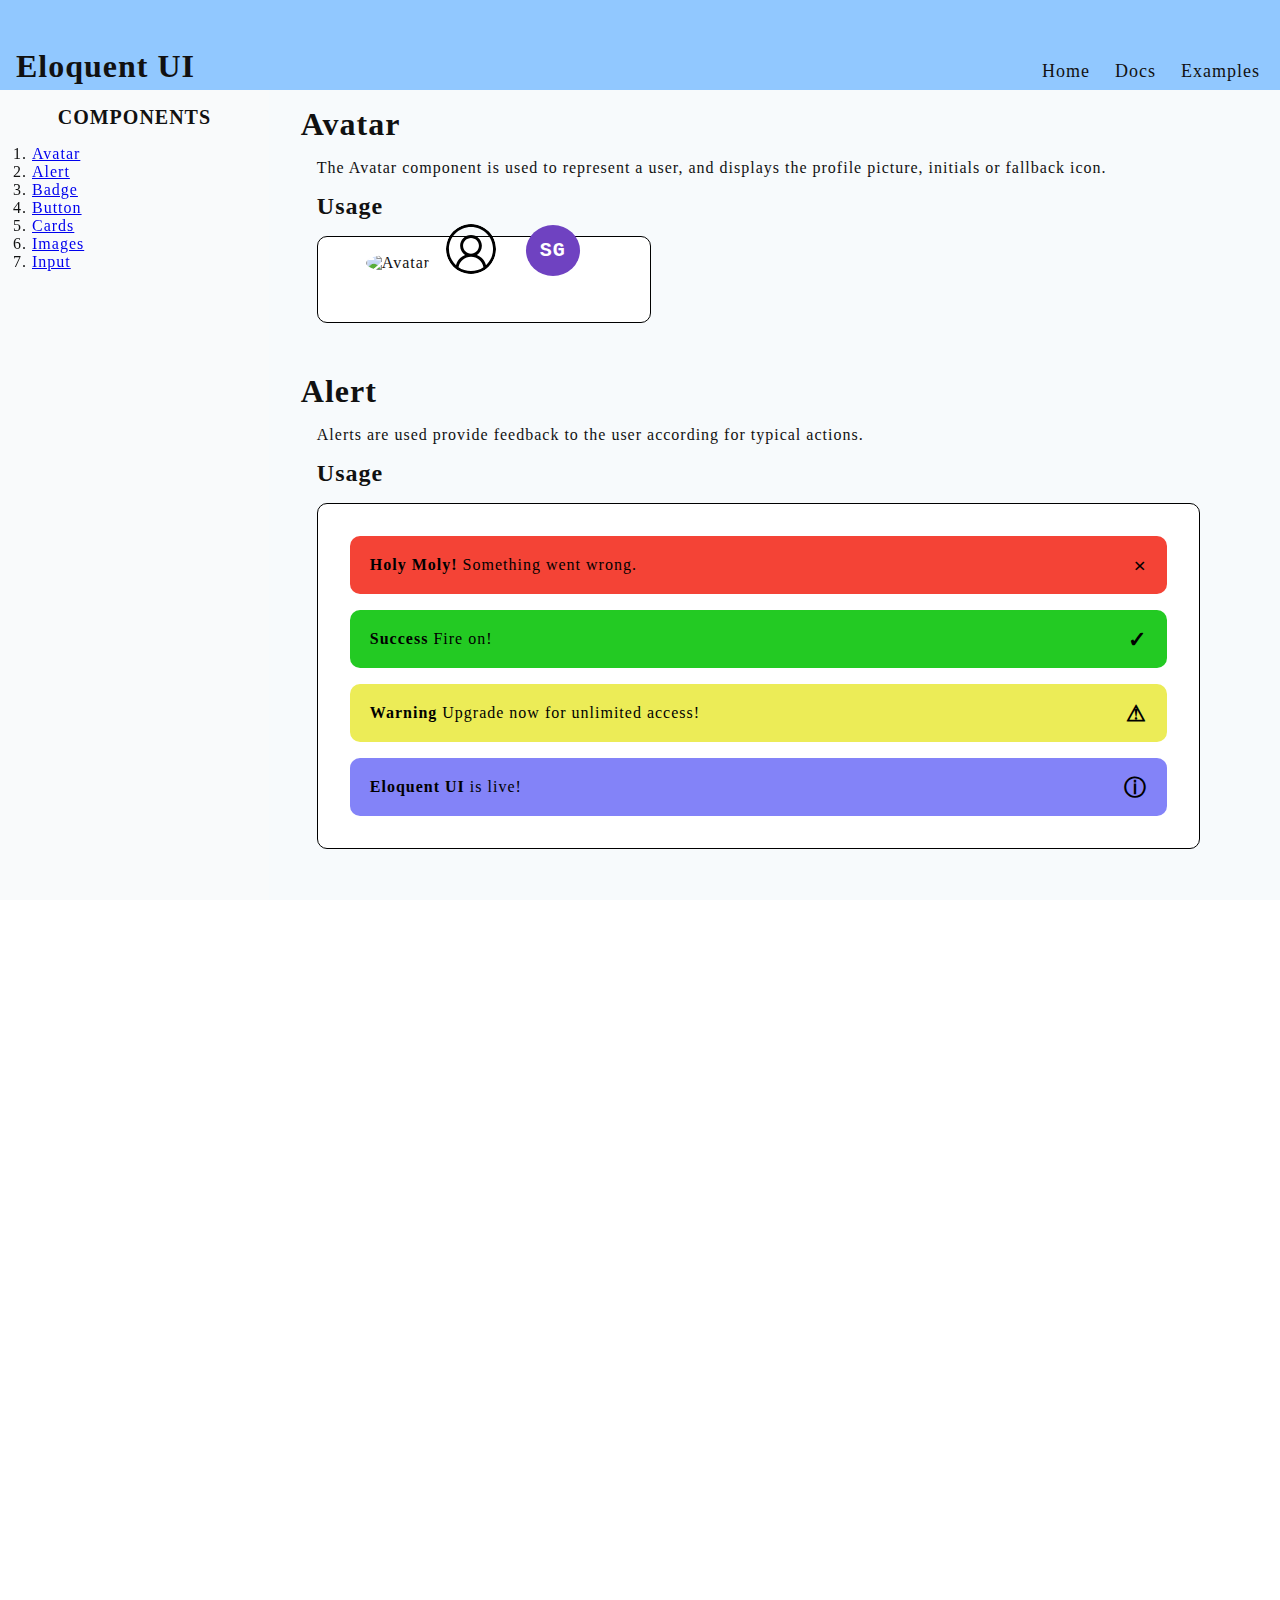
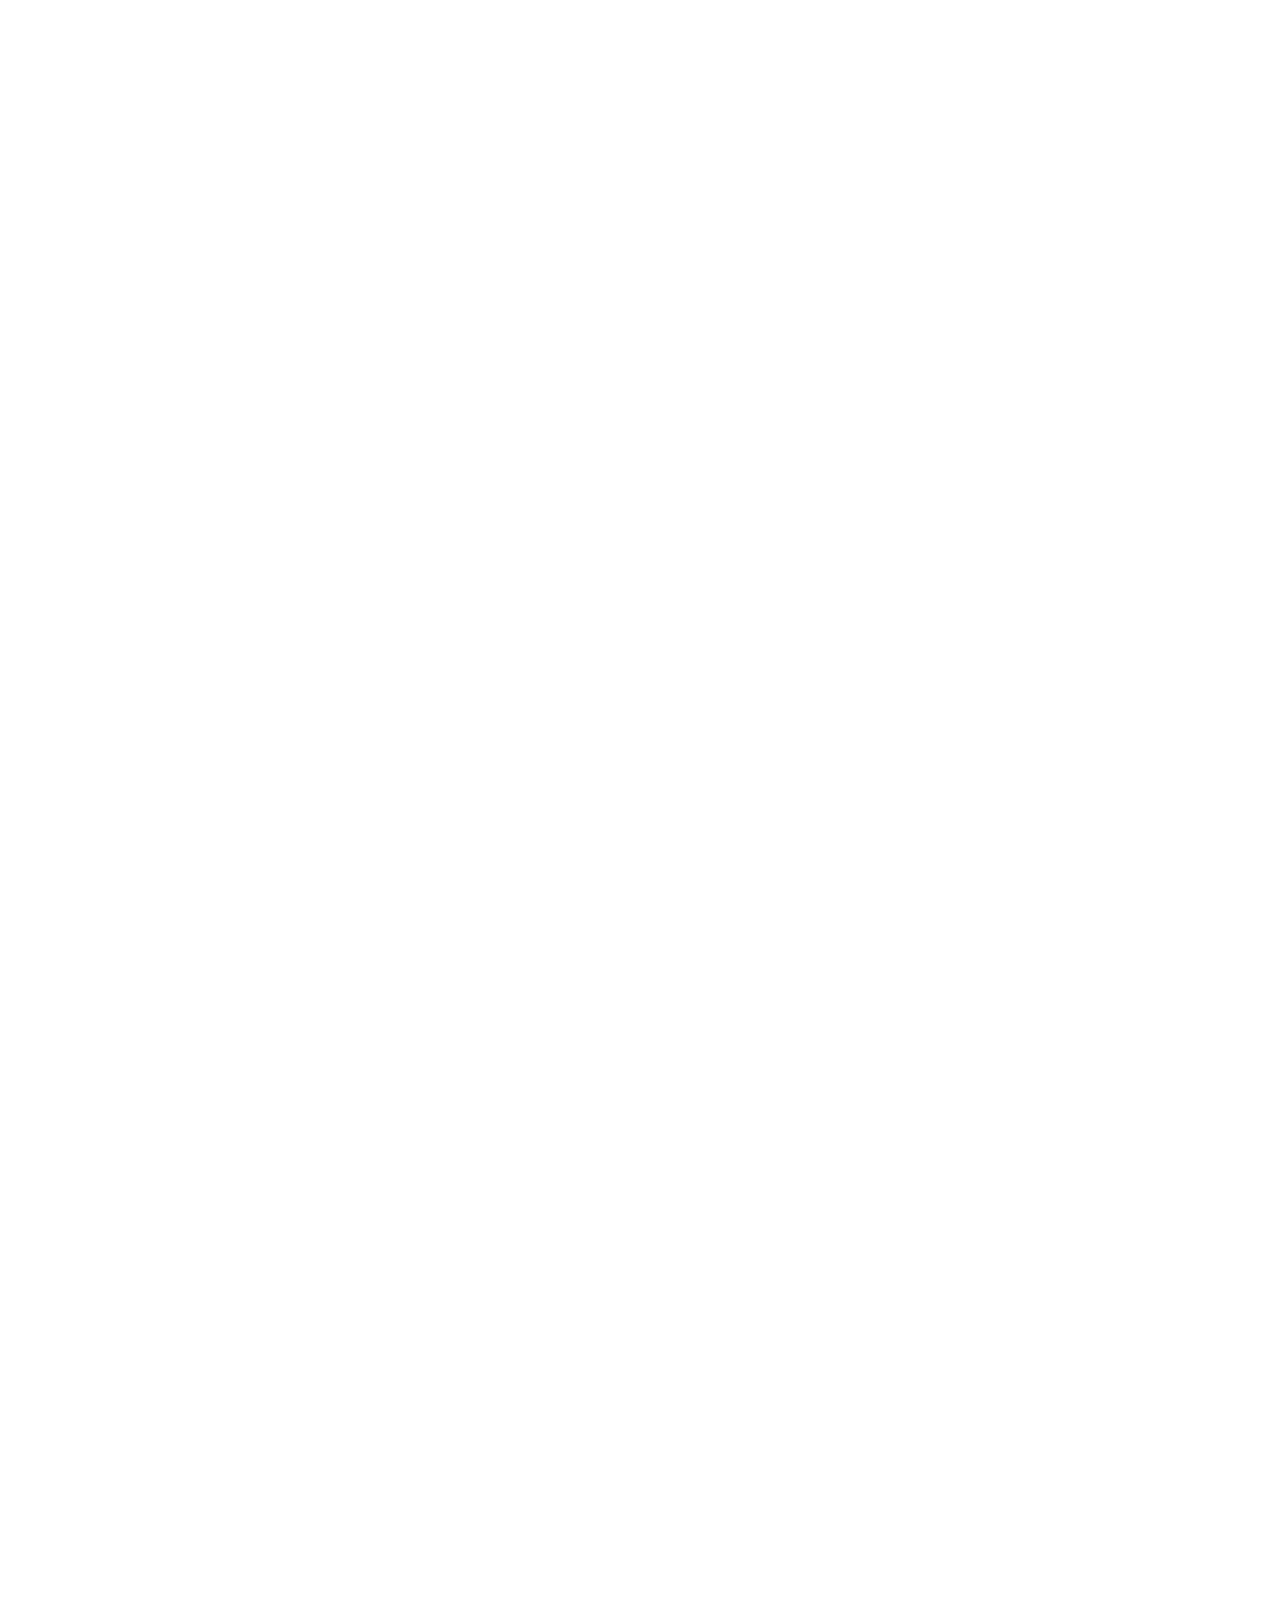
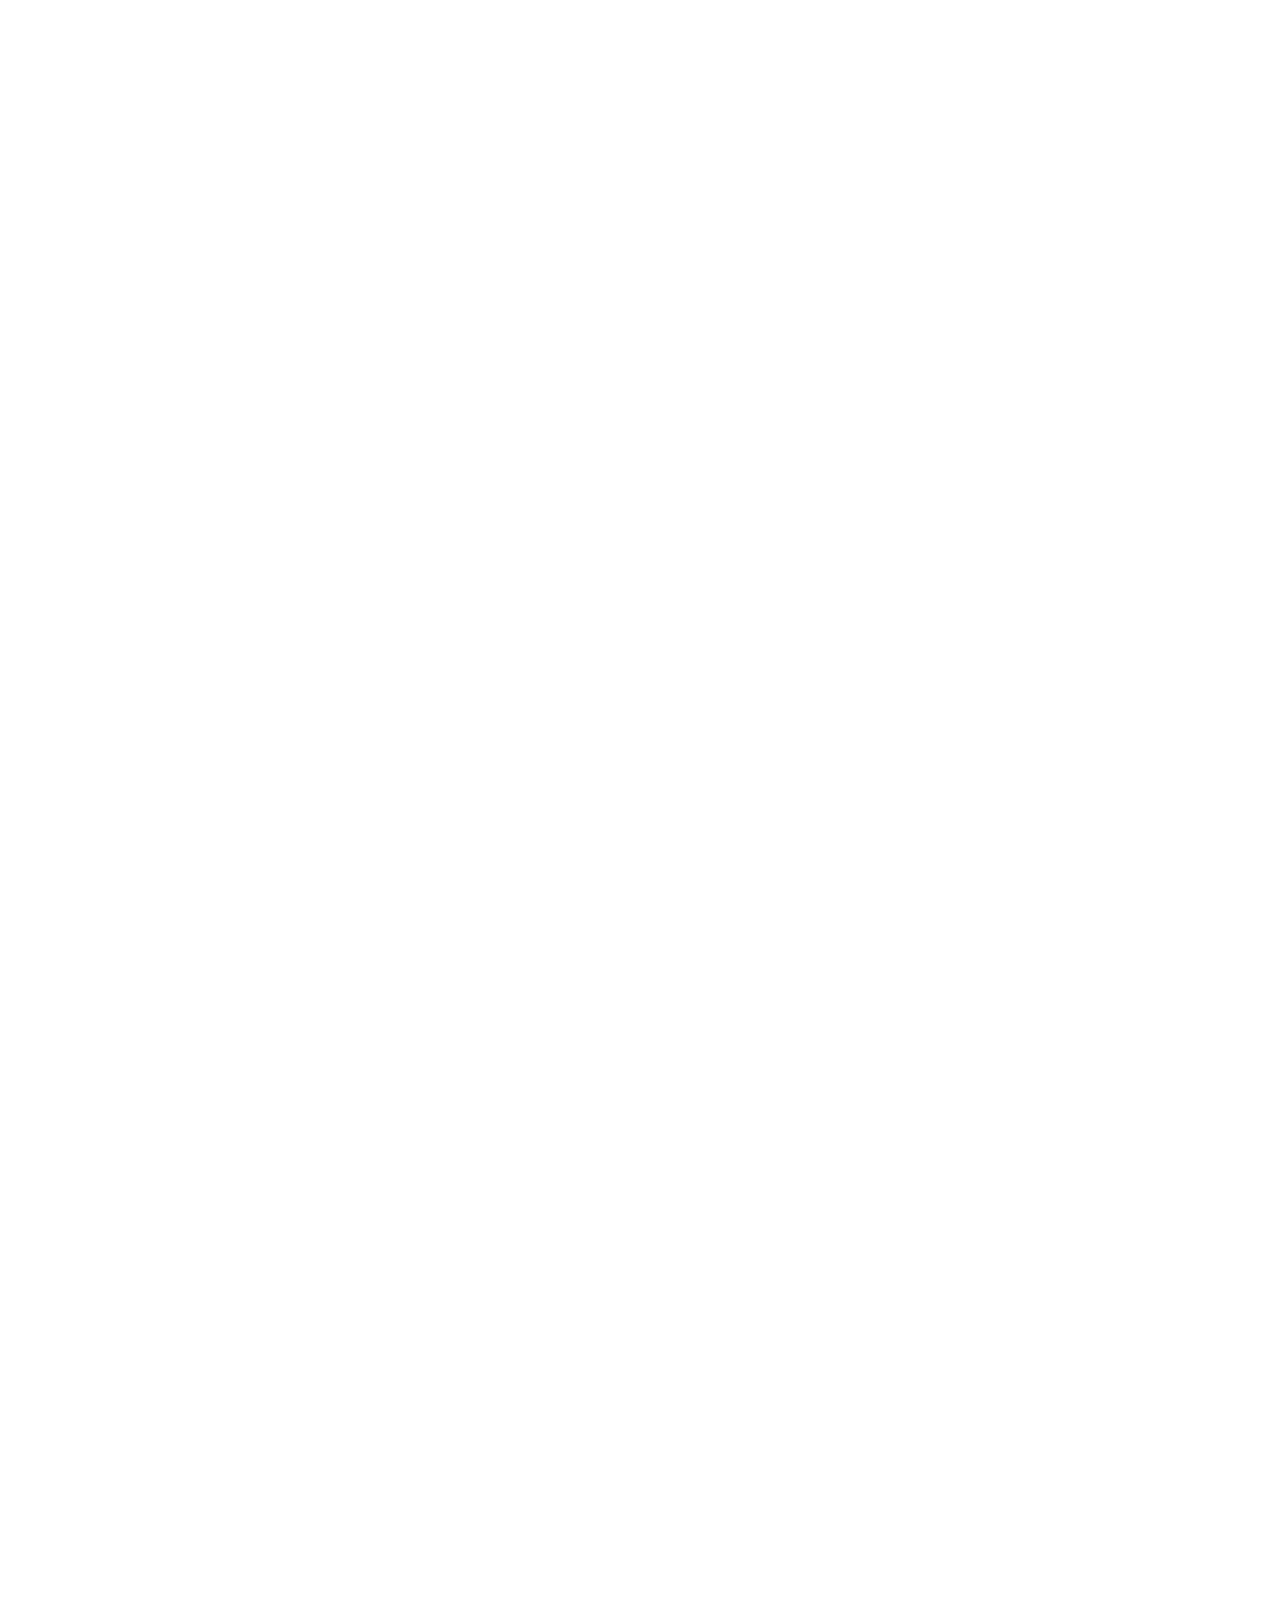
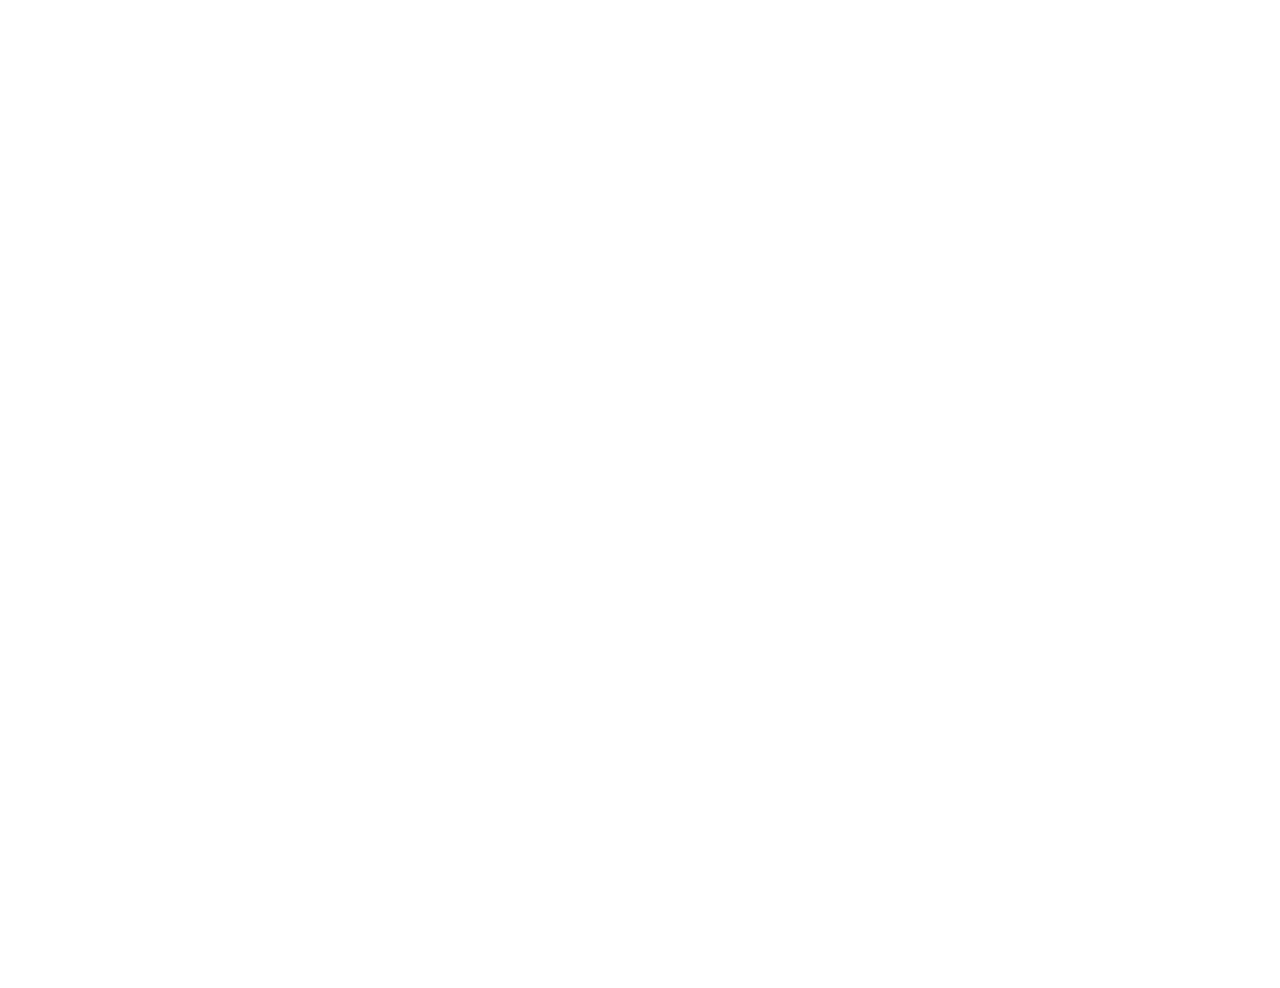
==== commit 6c878373: "Input Component" ====
--- a/index.html
+++ b/index.html
@@ -24,6 +24,7 @@
                 <li><a href='#button'>Button</a></li>
                 <li><a href='#card'>Cards</a></li>
                 <li><a href='#image'>Images</a></li>
+                <li><a href='#input'>Input</a></li>
             </ol>
         </div>
     </aside>
@@ -54,9 +55,9 @@
         <div class="load-image">
             <!-- Image Component -->
         </div>
-        <!-- <div class="load-input"> -->
+        <div class="load-input">
             <!-- Input Component -->
-        <!-- </div> -->
+        </div>
     </main>
     <footer></footer>
     <script src="/handlers/app.js"></script>
--- a/styles/app.css
+++ b/styles/app.css
@@ -686,3 +686,177 @@
     max-width: 100%;
     cursor: pointer;
 }
+
+/* Input */
+
+.exs-input {
+    outline: 0px;
+    appearance: none;
+    height: 24px;
+    width: 20rem;
+    padding-left: 10px;
+    display: block;
+    margin-bottom: 1rem;
+    border-width: 1px;
+    border-image: initial;
+    border-color: inherit;
+    background: inherit;
+    font-size: 15px;
+    border-radius: 5px;
+}
+
+.s-input {
+    outline: none;
+    height: 32px;
+    width: 20rem;
+    padding-left: 10px;
+    display: block;
+    margin-bottom: 1rem;
+    border-width: 1px;
+    border-image: initial;
+    border-color: inherit;
+    background: inherit;
+    font-size: 20px;
+    border-radius: 5px;
+}
+
+.m-input {
+    outline: none;
+    height: 40px;
+    width: 20rem;
+    padding-left: 10px;
+    display: block;
+    margin-bottom: 1rem;
+    font-size: 20px;
+    border-width: 1px;
+    border-image: initial;
+    border-color: inherit;
+    background: inherit;
+    border-radius: 5px;
+}
+
+.l-input {
+    outline: none;
+    height: 48px;
+    width: 20rem;
+    padding-left: 10px;
+    font-size: 20px;
+    display: block;
+    margin-bottom: 1rem;
+    border-width: 1px;
+    border-image: initial;
+    border-color: inherit;
+    background: inherit;
+    border-radius: 5px;
+}
+
+.basic-input {
+    text-size-adjust: 100%;
+    box-sizing: border-box;
+    overflow-wrap: break-word;
+    font-family: inherit;
+    margin: 0px;
+    overflow: visible;
+    padding: 0px;
+    line-height: inherit;
+    color: inherit;
+    width: auto;
+    outline: 0px;
+    position: relative;
+    appearance: none;
+    transition: all 0.2s ease 0s;
+    font-size: 20px;
+    padding-inline-start: 1rem;
+    padding-inline-end: 1rem;
+    height: 40px;
+    border-radius: 5px;
+    border-width: 1px;
+    border-style: solid;
+    border-image: initial;
+    border-color: inherit;
+    background: inherit;
+}
+
+.input-upload {
+    text-size-adjust: 100%;
+    box-sizing: border-box;
+    padding-left: 0px !important;
+    overflow-wrap: break-word;
+    font-family: inherit;
+    overflow: visible;
+    line-height: inherit;
+    color: inherit;
+    width: auto;
+    outline: 0px;
+    position: relative;
+    appearance: none;
+    font-size: 20px;
+    padding-inline-start: 1rem;
+    padding-inline-end: 1rem;
+    height: auto;
+    border-radius: 5px;
+    border-width: 1px;
+    border-style: solid;
+    border-image: initial;
+    border-color: inherit;
+    background: inherit;
+}
+
+input[type="file"i]::-webkit-file-upload-button {
+    background-color: #E5E7EB;
+    font-size: 15px !important;
+    padding: 15px;
+    outline: none;
+    cursor: pointer;
+}
+
+/* Floating Input Label */
+.input-label {
+    font-size: 1em;
+    color: #000;
+    display: block;
+    opacity: 0.6;
+    cursor: text;
+    transform: translateY(-2.5em);
+    padding-left: 1rem;
+    font-weight: 300;
+    font-size: medium;
+    font-style: normal !important;
+    transform-origin: 0 0;
+    transition: all .5s;
+}
+
+.forms-control {
+    box-shadow: none;
+    background-color: rgba(0, 0, 0, 0);
+    border-radius: 20px;
+    vertical-align: middle;
+    border: 1px solid rgba(112, 128, 144, 0.48);
+    width: 500px;
+    height: 40px;
+    cursor: text !important;
+    transition: all .8s;
+    padding-left: 9.15px !important;
+    padding-top: 15px;
+    margin-top: 1rem;
+}
+
+.forms-control::placeholder {
+    opacity: 0;
+}
+
+.forms-control:focus {
+    box-shadow: none;
+    outline: none;
+    border-color: blue;
+}
+
+.forms-control:focus+.input-label,
+.forms-control:not(:placeholder-shown)+.input-label {
+    transform: translateY(-2.8em) scale(0.8);
+    padding-left: 12px !important;
+}
+
+.forms-control:focus::-webkit-input-placeholder {
+    opacity: 1;
+}--- a/styles/containers.css
+++ b/styles/containers.css
@@ -109,7 +109,8 @@
     background-color: white;
     height: auto;
     width: auto;
-    margin: 1rem;
+    margin-right: 5rem;
+    margin-left: 1rem;
 }
 
 /* Badge Conatiner */
@@ -137,7 +138,7 @@
 .default-button-container{
     margin-top: 1rem;
     margin-left: 1rem;
-    margin-right: 3rem;
+    margin-right: 5rem;
     border: 1px solid black;
     width: auto;
     padding: 1rem;
@@ -180,4 +181,65 @@
 .input-container{
   margin-top: 1rem;
   margin-left: 1rem;
+}
+
+.input-div{
+    position: relative;
+    padding: 1rem;
+    border-width: 0.2rem;
+    margin-left: 2rem;
+    margin-right: 5rem;
+    border: 1px solid #000000;
+    border-radius: 2px;
+}
+
+.inp-size-list{
+    margin-left: 3rem;
+    margin-top: 1rem;
+}
+
+.inp-list-item{
+    font-size: medium;
+    padding-bottom: 1rem;
+}
+
+.input-container p{
+    margin-left: 1rem;
+}
+
+.basic-input{
+    position: relative;
+    padding: 1rem;
+    border-width: 0.2rem;
+    margin-left: 2rem;
+    margin-right: 5rem;
+    border: 1px solid #000000;
+    border-radius: 2px;
+    height: auto;
+}
+
+.cutom-container{
+    position: relative;
+    margin-top: 1rem;
+    margin-bottom: 1rem;
+    padding: 1rem;
+    border-width: 0.2rem;
+    margin-left: 2rem;
+    margin-right: 5rem;
+    border: 1px solid #000000;
+    border-radius: 2px;
+    height: auto;
+}
+
+.floating-container{
+    position: relative;
+    margin-top: 1rem;
+    margin-bottom: 1rem;
+    padding: 1rem;
+    border-width: 0.2rem;
+    margin-left: 2rem;
+    margin-right: 5rem;
+    border: 1px solid #000000;
+    border-radius: 2px;
+    height: auto;
 }--- a/styles/grids.css
+++ b/styles/grids.css
@@ -29,6 +29,9 @@
 header {
     grid-area: header;
     background-color: var(--bs-blue);
+    position: sticky;
+    top: 0;
+    z-index: 1;
 }
 
 main {
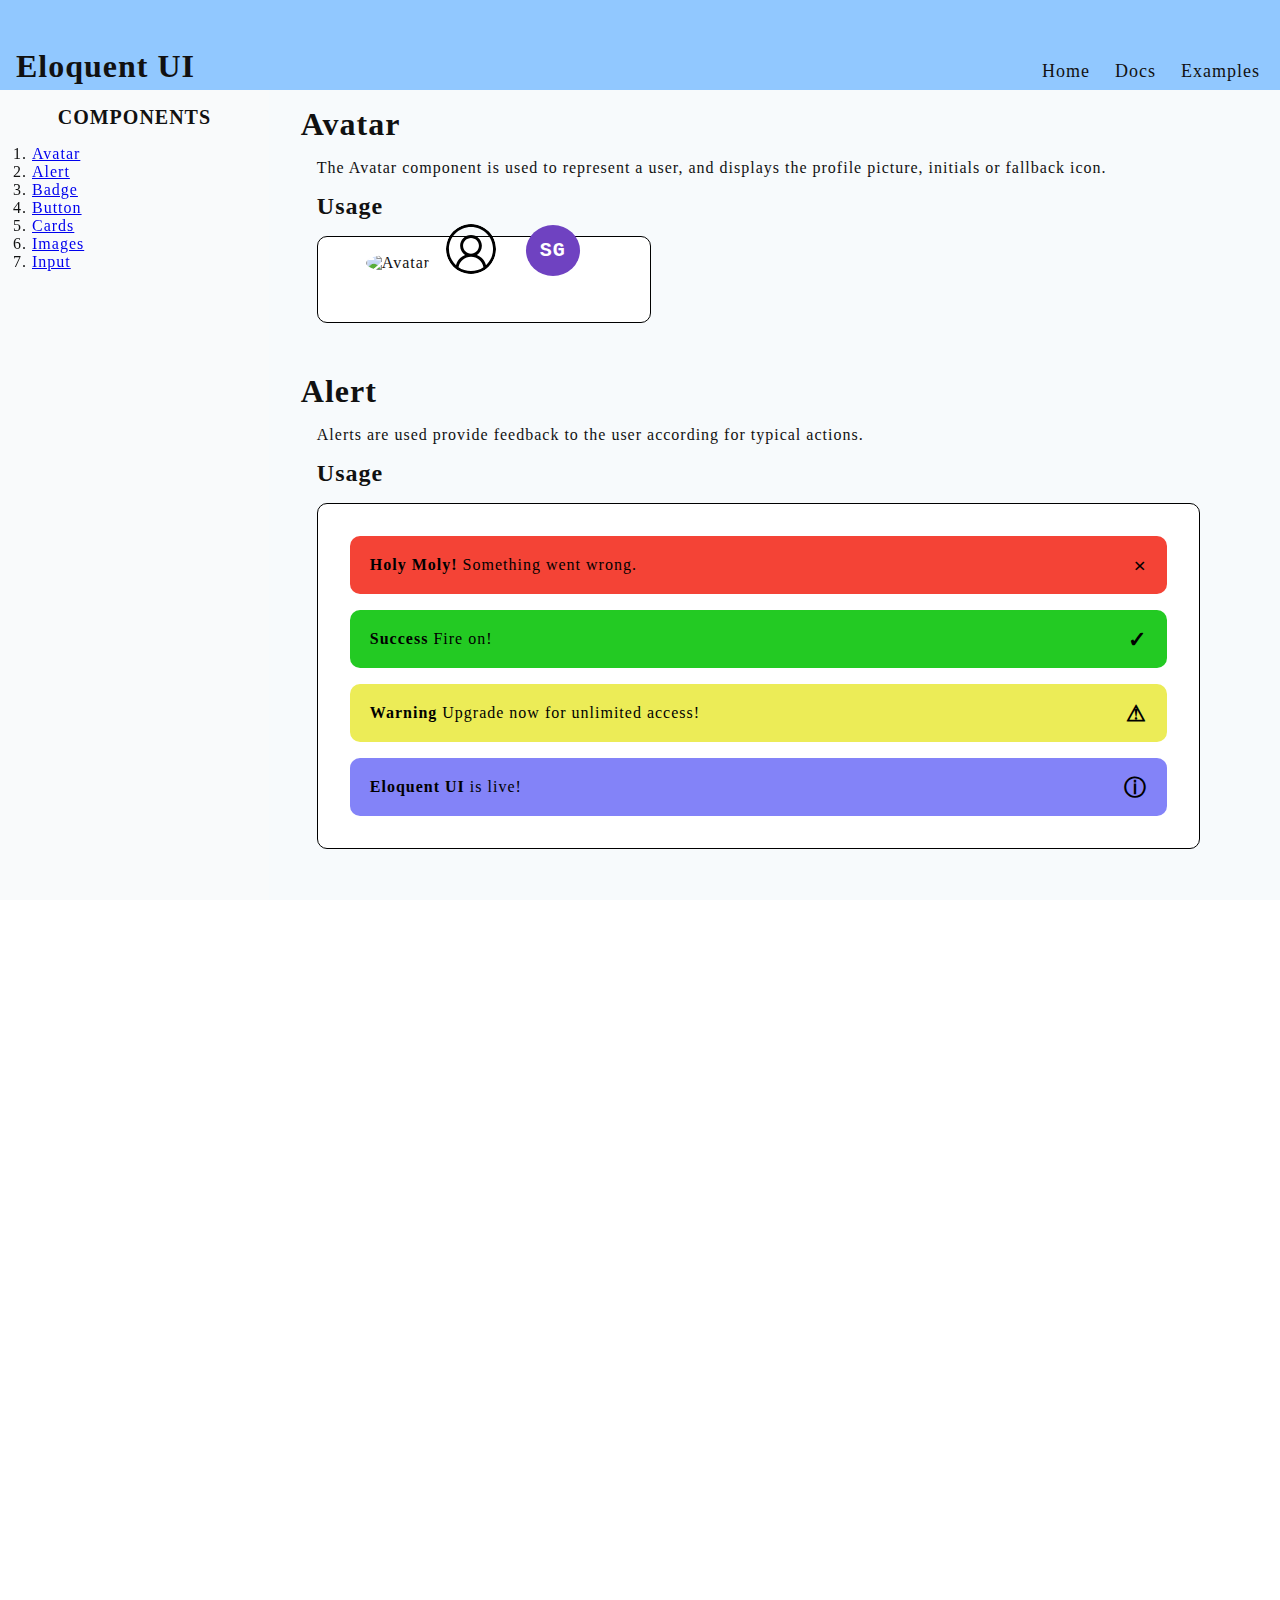
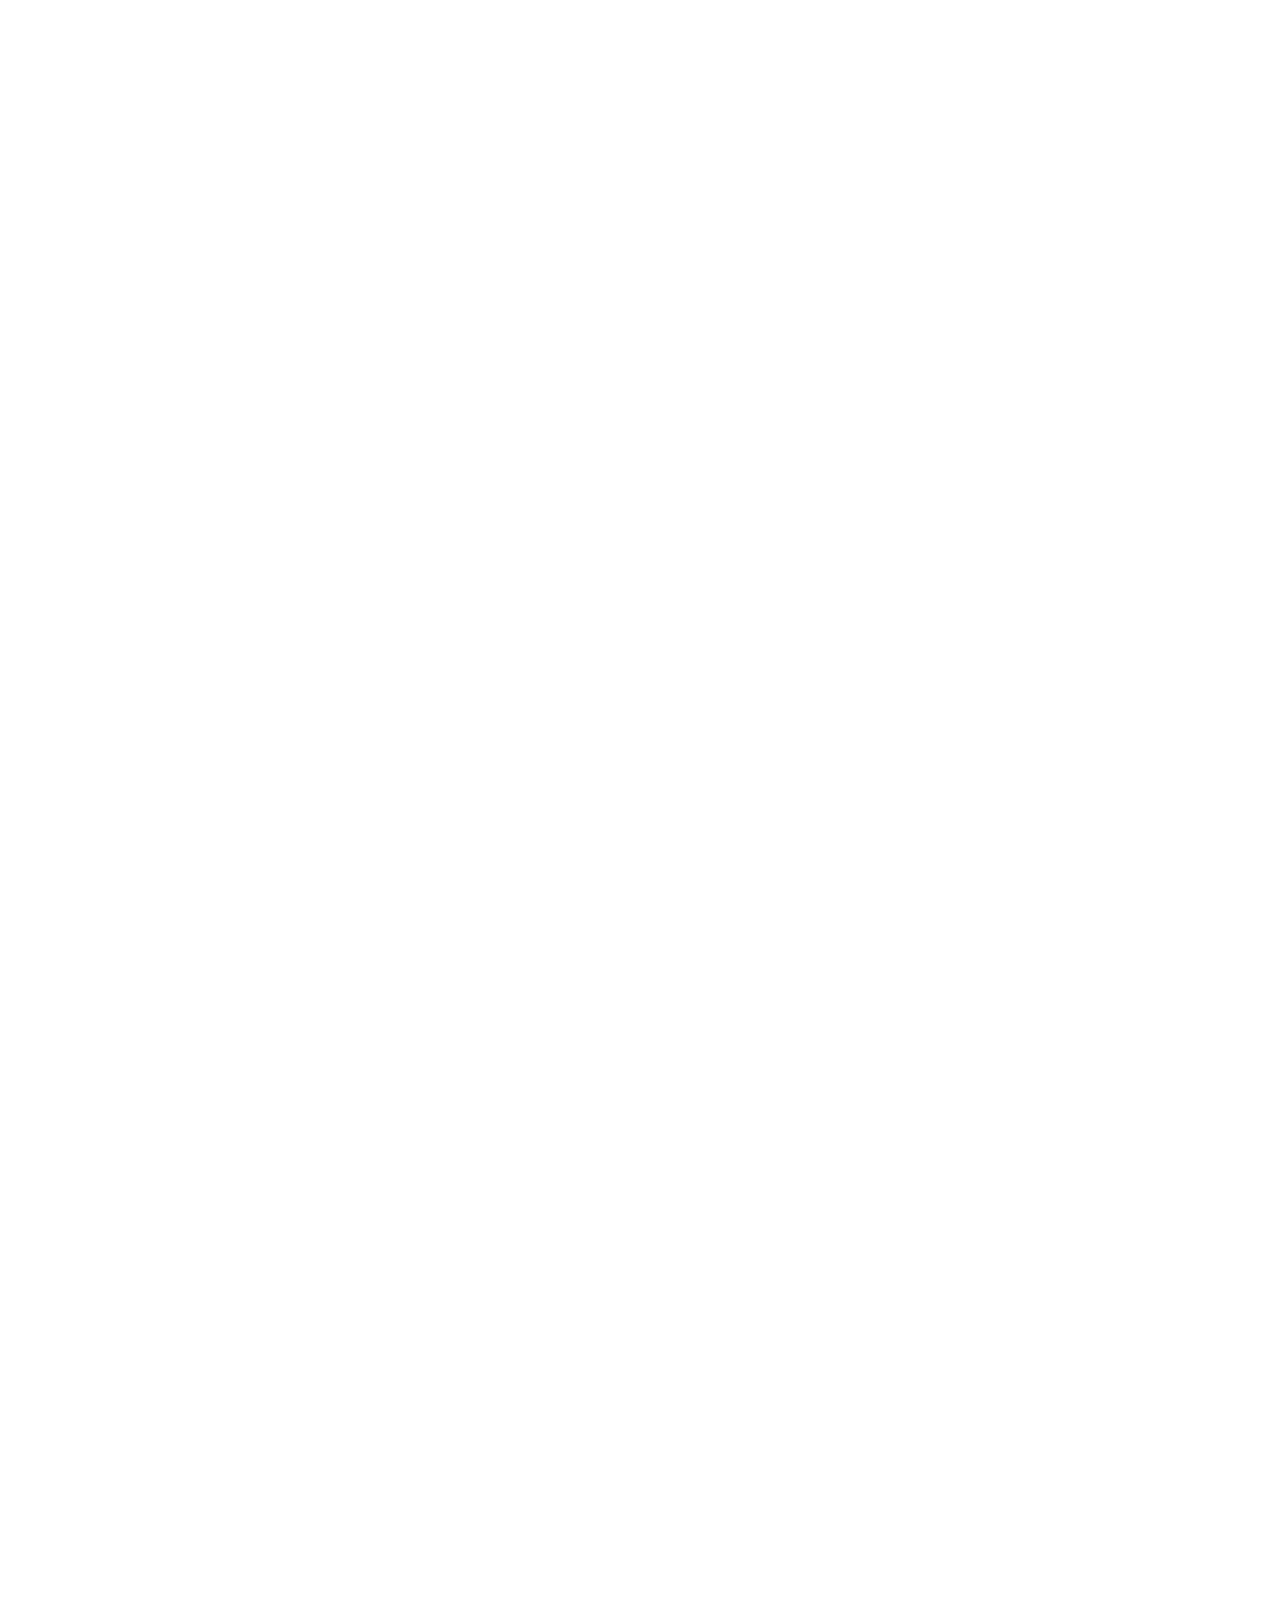
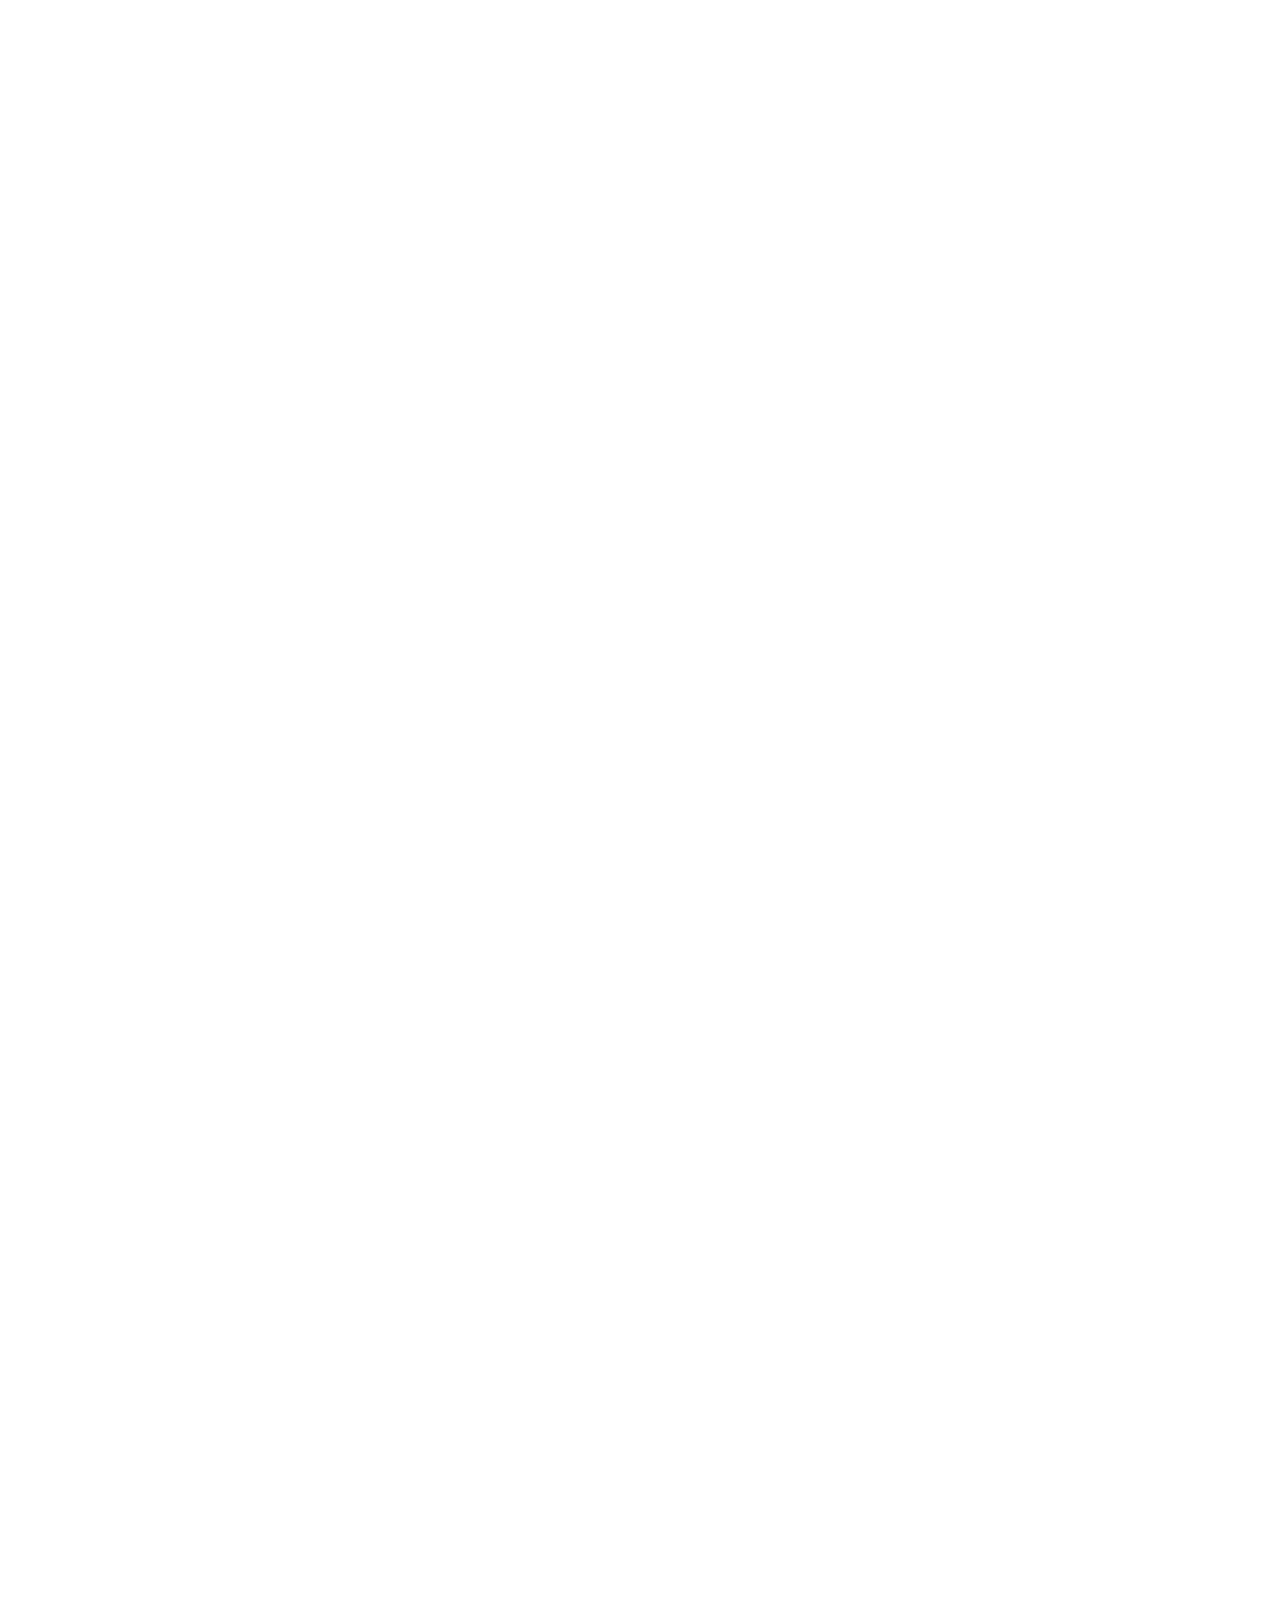
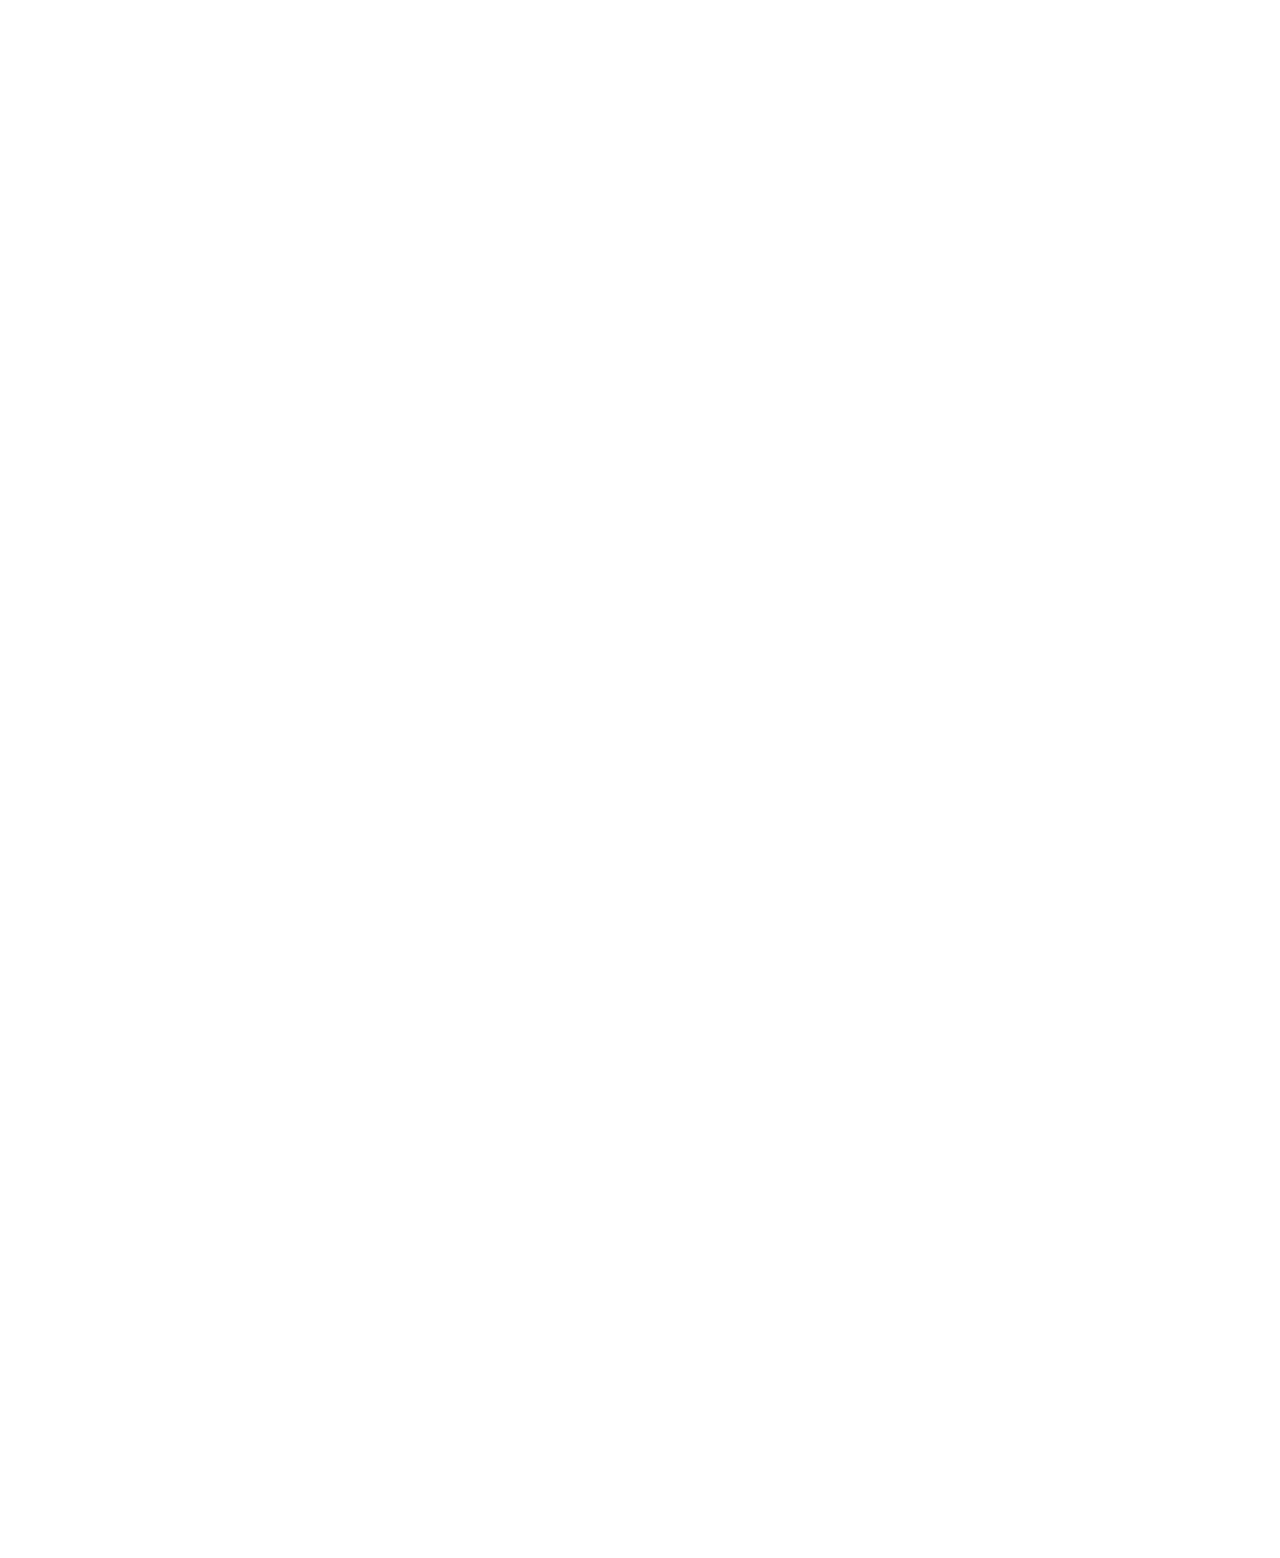
==== commit aa4b7682: "Component Library" ====
--- a/index.html
+++ b/index.html
@@ -58,6 +58,9 @@
         <div class="load-input">
             <!-- Input Component -->
         </div>
+        <div class="load-list">
+            <!-- List Component -->
+        </div>
     </main>
     <footer></footer>
     <script src="/handlers/app.js"></script>
--- a/styles/app.css
+++ b/styles/app.css
@@ -859,4 +859,56 @@
 
 .forms-control:focus::-webkit-input-placeholder {
     opacity: 1;
+}
+
+/* Lists */
+
+.list-group{
+    display: flex;
+    flex-direction: column;
+    padding-left: 0;
+    border-radius: 0.25rem;
+    max-width: 400px;
+}
+
+.list-item-group{
+    position: relative;
+    display: block;
+    padding: 0.5rem 1rem;
+    text-decoration: none;
+    background-color: #fff;
+    border:1px solid rgba(0,0,0,.125);
+}
+
+.rounded-pill {
+    border-radius: 50rem;
+}
+
+.bg-primary{
+    background-color: #0d6efd;
+}
+
+.badge{
+    display: inline-block;
+    padding: 0.35em 0.65em;
+    font-size: 0.75em;
+    font-weight: 700;
+    line-height: 1;
+    color: #fff;
+    text-align: center;
+    white-space: nowrap;
+    vertical-align: baseline;
+}
+
+
+.d-flex{
+    display: flex !important;
+}
+
+.align-items-center{
+    align-items: center !important;
+}
+
+.justify-content-between{
+    justify-content: space-between !important;
 }--- a/styles/containers.css
+++ b/styles/containers.css
@@ -242,4 +242,17 @@
     border: 1px solid #000000;
     border-radius: 2px;
     height: auto;
+}
+
+.list-container{
+    position: relative;
+    margin-top: 1rem;
+    margin-bottom: 1rem;
+    padding: 1rem;
+    border-width: 0.2rem;
+    margin-left: 2rem;
+    margin-right: 5rem;
+    border: 1px solid #000000;
+    border-radius: 2px;
+    height: auto;
 }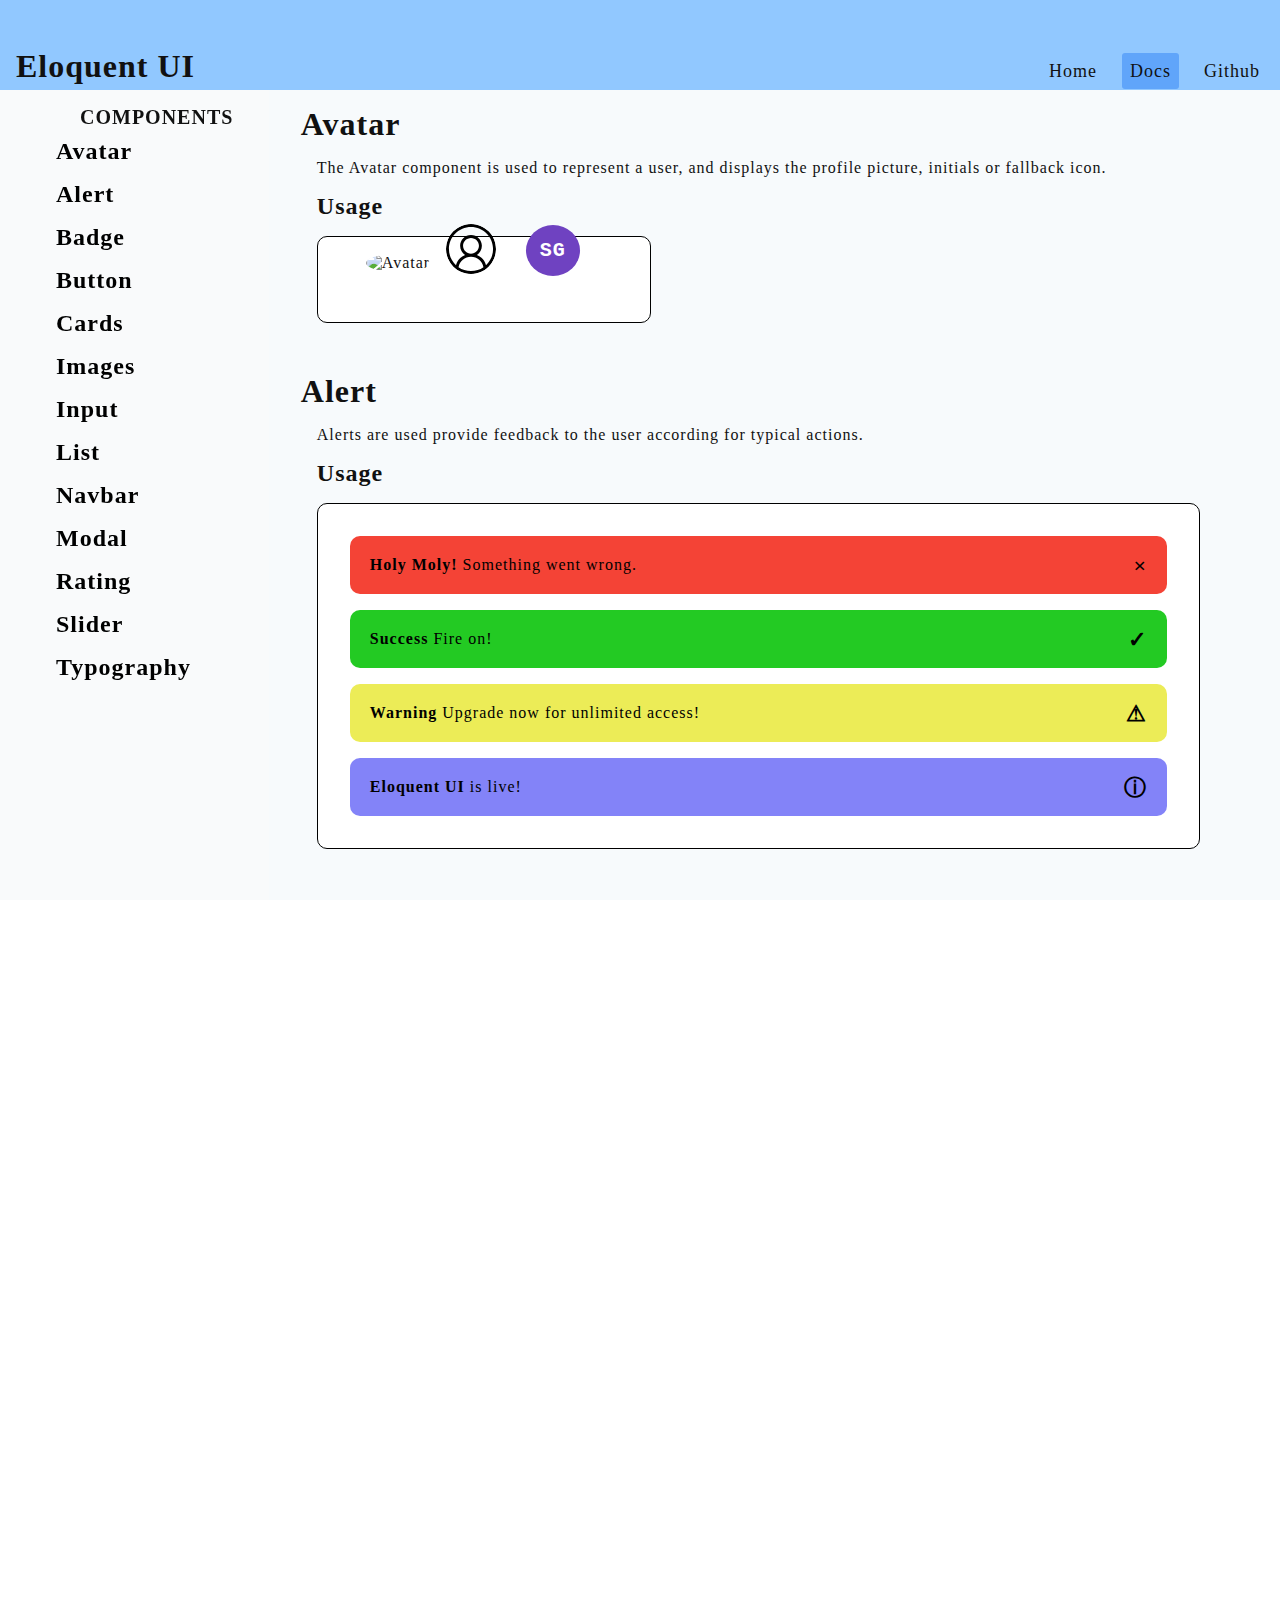
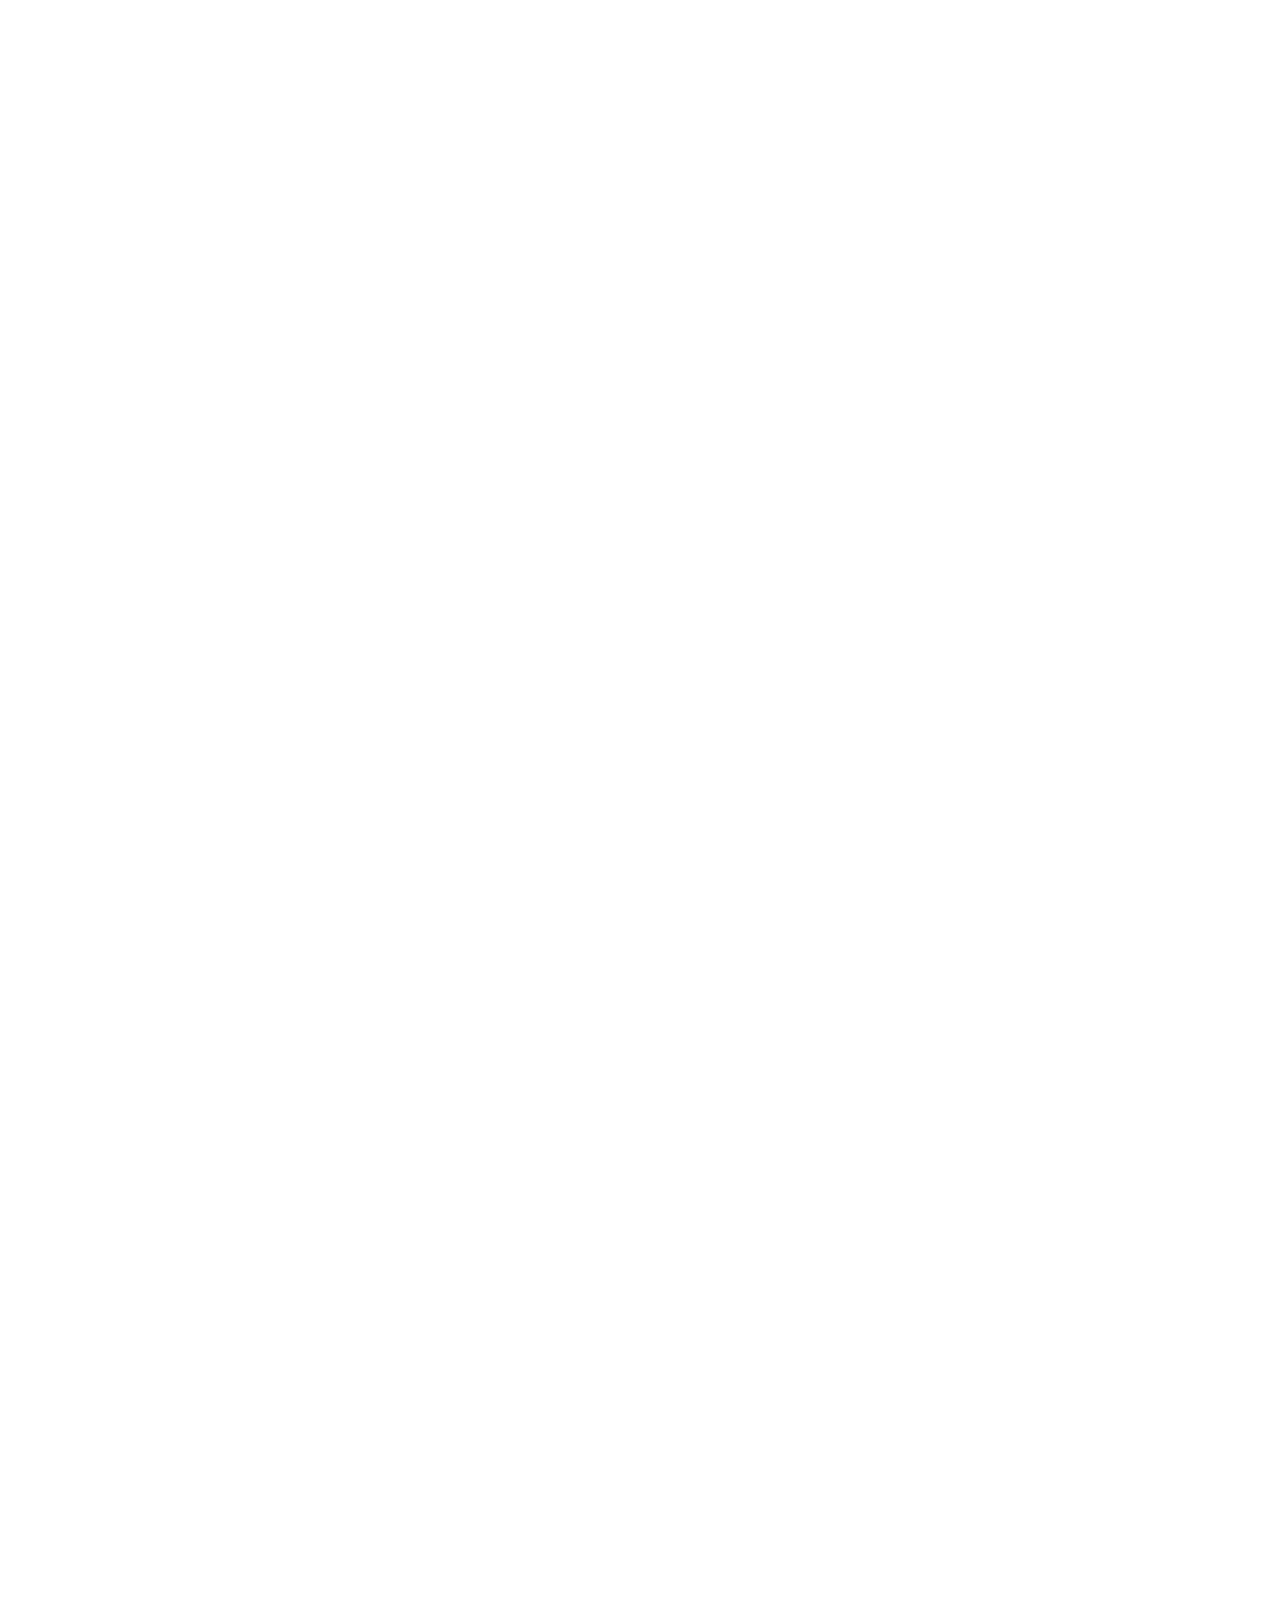
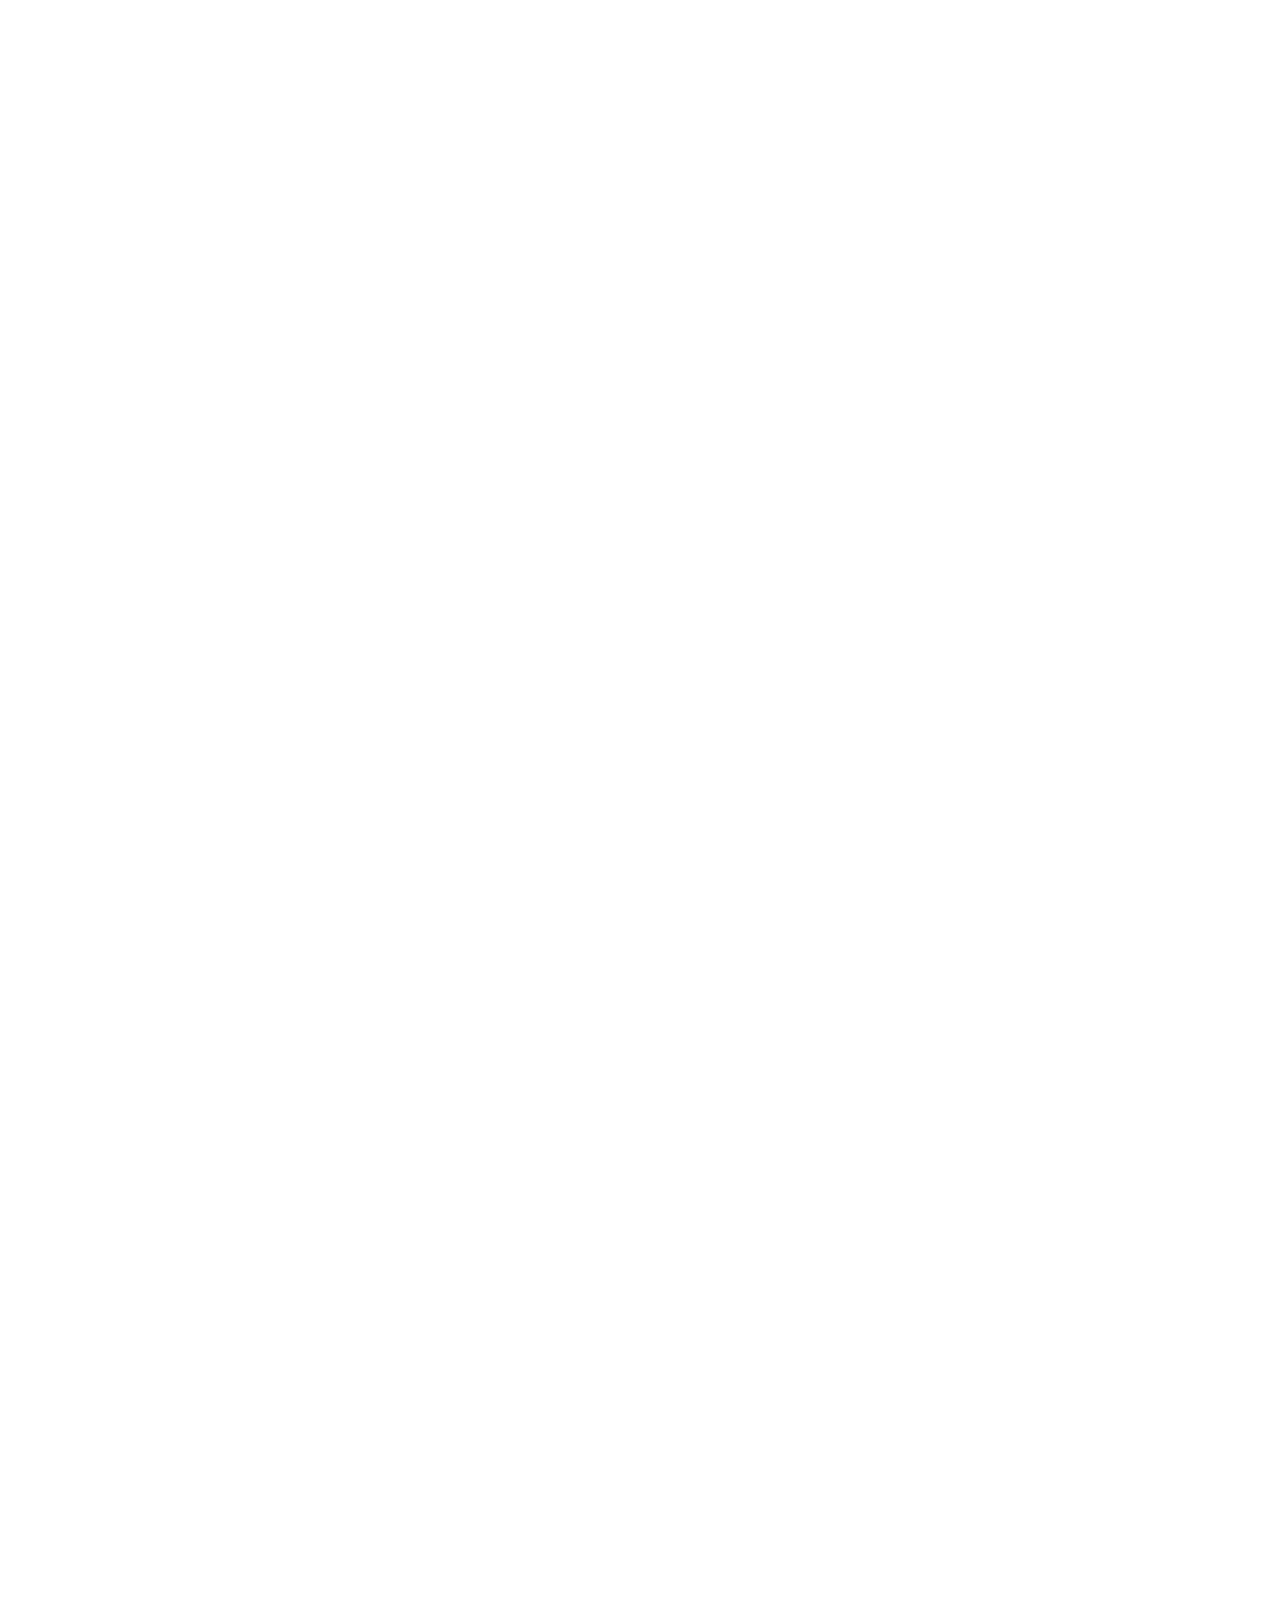
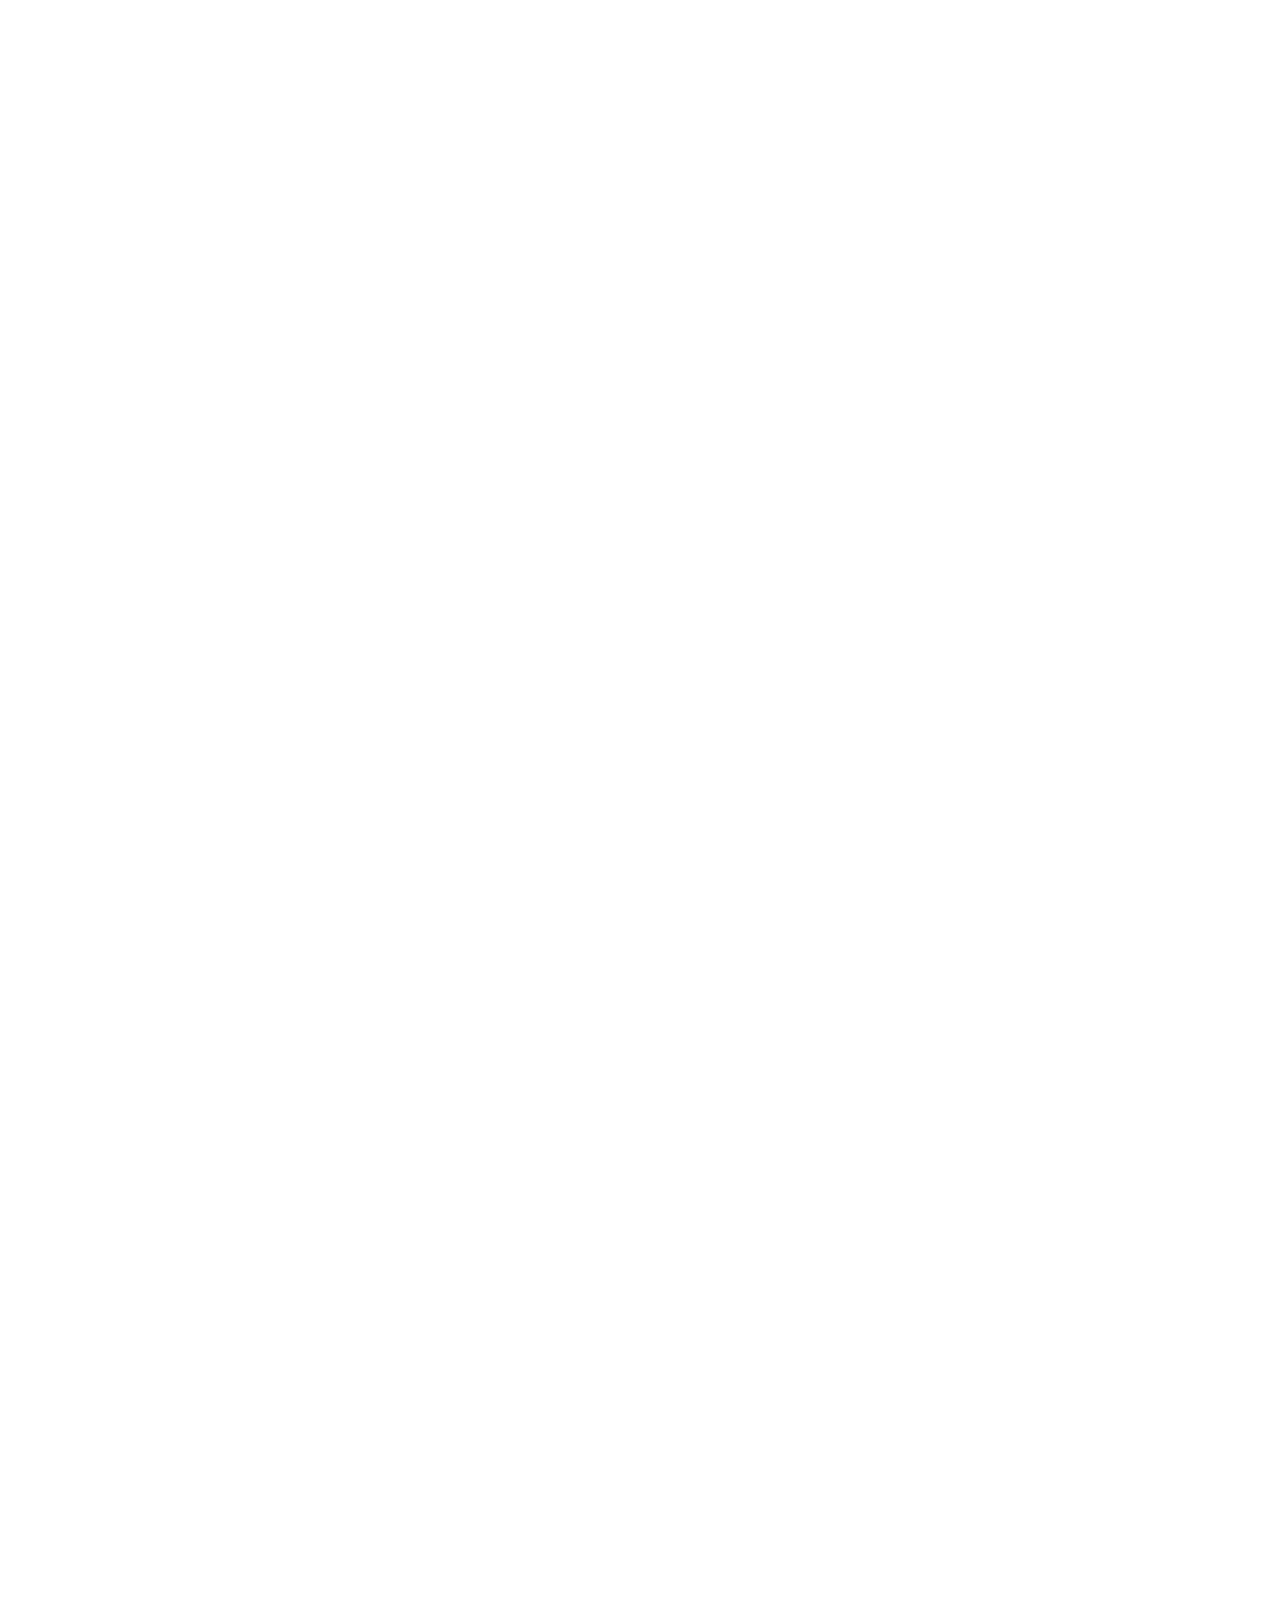
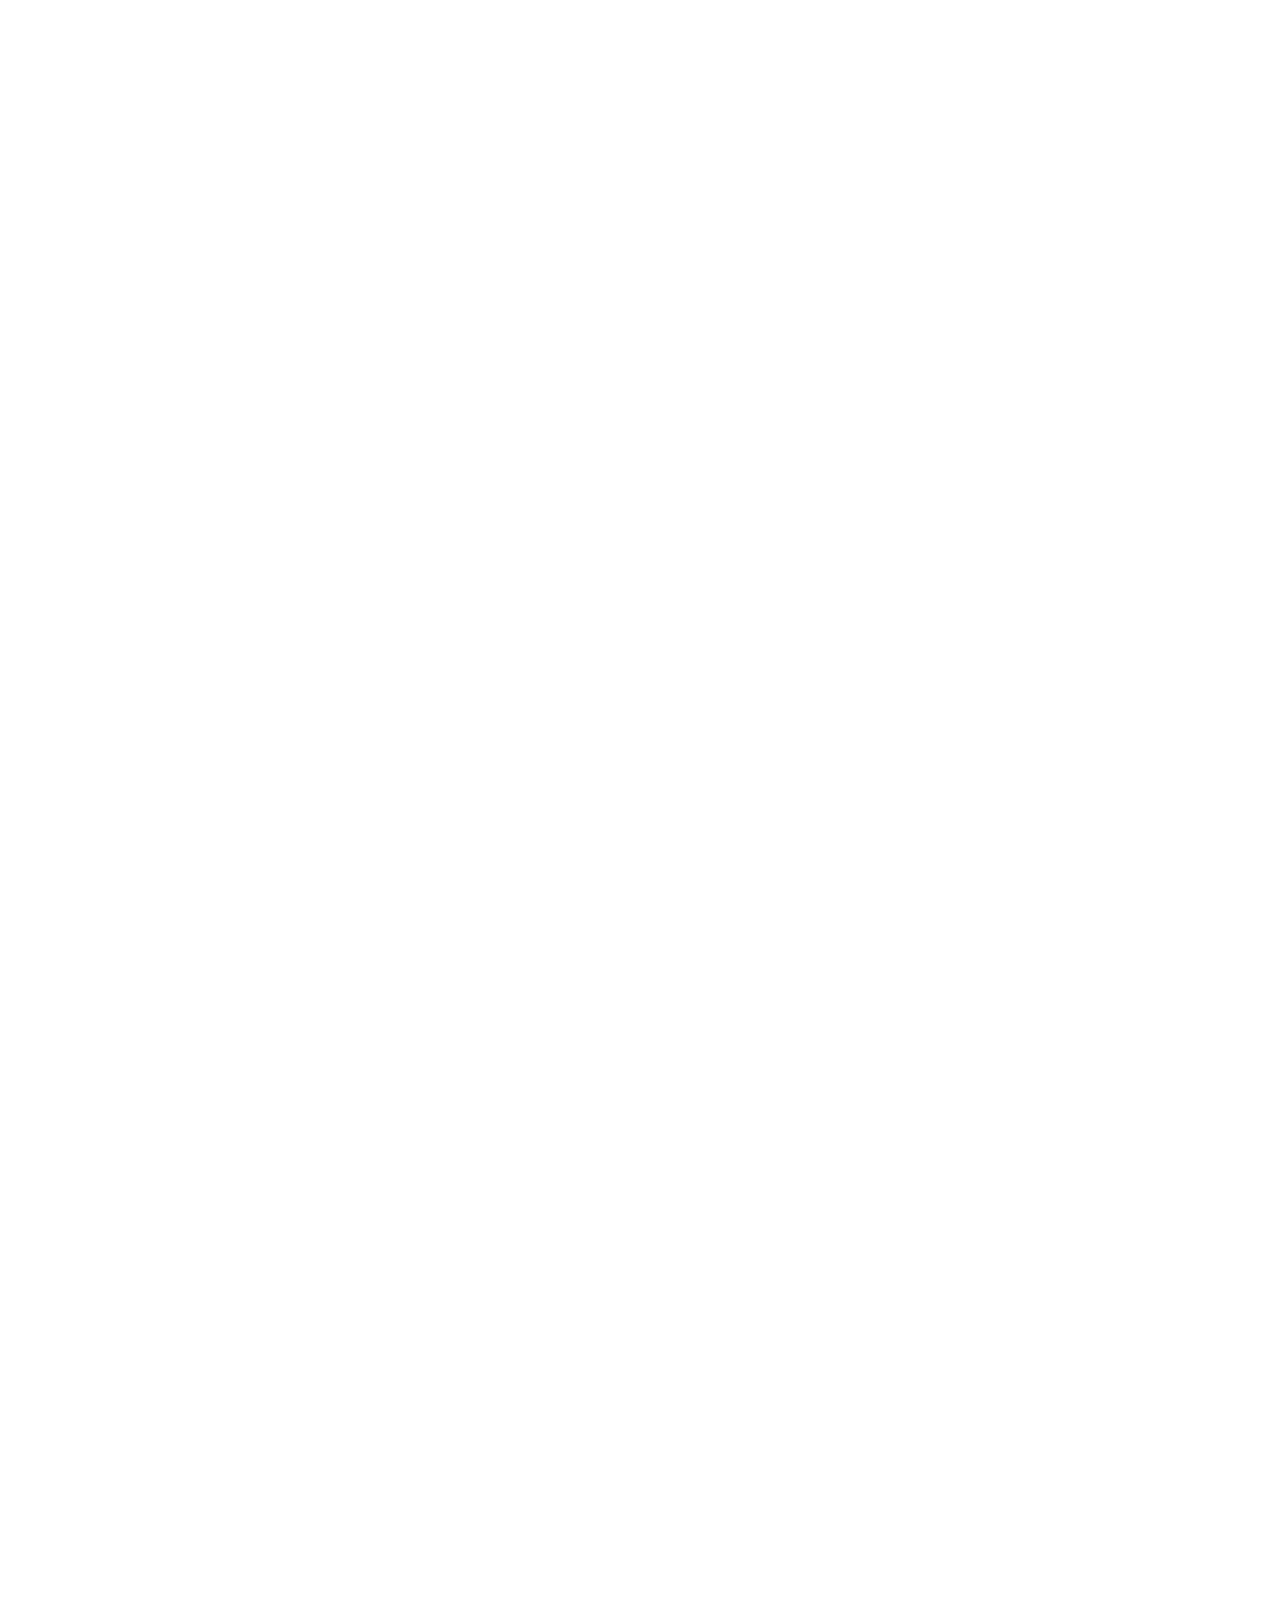
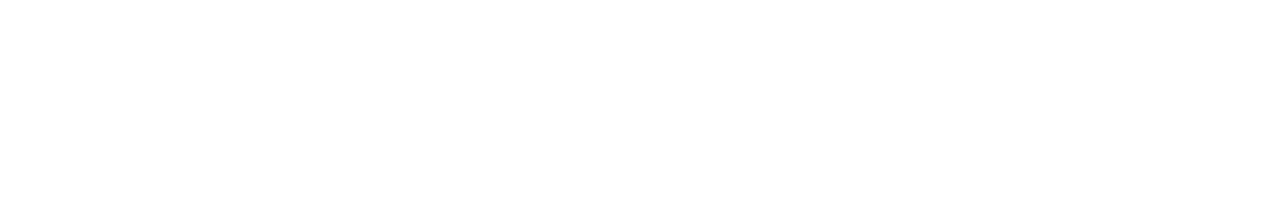
==== commit e0fd4ac6: "Added Components (V1.0)" ====
--- a/index.html
+++ b/index.html
@@ -11,6 +11,7 @@
     <link rel="import" href="/views/avatar.html">
     <script src="https://ajax.googleapis.com/ajax/libs/jquery/3.5.1/jquery.min.js"></script>
     <link rel="stylesheet" href="https://cdnjs.cloudflare.com/ajax/libs/font-awesome/4.7.0/css/font-awesome.min.css">
+    <link rel="stylesheet" href="path/to/font-awesome/css/font-awesome.min.css">
 </head>
 
 <body>
@@ -18,22 +19,33 @@
         <div class="aside-container">
             <p class="title-aside"><strong>COMPONENTS</strong></p>
             <ol class="ordered-list">
-                <li><a href='#avatar'>Avatar</a></li>
-                <li><a href='#alert'>Alert</a></li>
-                <li><a href='#badge'>Badge</a></li>
-                <li><a href='#button'>Button</a></li>
-                <li><a href='#card'>Cards</a></li>
-                <li><a href='#image'>Images</a></li>
-                <li><a href='#input'>Input</a></li>
+                <li class="list-item"><a href='#avatar' class="list-item-link">Avatar</a></li>
+                <li class="list-item"><a href='#alert' class="list-item-link">Alert</a></li>
+                <li class="list-item"><a href='#badge' class="list-item-link">Badge</a></li>
+                <li class="list-item"><a href='#button' class="list-item-link">Button</a></li>
+                <li class="list-item"><a href='#card' class="list-item-link">Cards</a></li>
+                <li class="list-item"><a href='#image' class="list-item-link">Images</a></li>
+                <li class="list-item"><a href='#input' class="list-item-link">Input</a></li>
+                <li class="list-item"><a href='#list' class="list-item-link">List</a></li>
+                <li class="list-item"><a href='#navbar' class="list-item-link">Navbar</a></li>
+                <li class="list-item"><a href='#modal' class="list-item-link">Modal</a></li>
+                <li class="list-item"><a href='#rating' class="list-item-link">Rating</a></li>
+                <li class="list-item"><a href='#slider' class="list-item-link">Slider</a></li>
+                <li class="list-item"><a href='#text' class="list-item-link">Typography</a></li>
+
             </ol>
+            <div class="vl"></div>
         </div>
     </aside>
     <header class="header-container">
         <h1 id="header-title"> Eloquent UI </h3>
+            <!-- <img class="img-header" src="/images/e.png" alt="E">
+            <img class="img-header" src="/images/u.png" alt="U"> -->
             <ul class="list">
-                <li class="list-items"><a class="link-item" href="/">Home</a></li>
-                <li class="list-items"><a class="link-item" href="/"> Docs</a></li>
-                <li class="list-items"><a class="link-item" href="/"> Examples</a></li>
+                <li class="list-items"><a class="link-item" href="/home.html">Home</a></li>
+                <li class="list-items"><a class="link-item active-link" href="/"> Docs</a></li>
+                <li class="list-items"><a class="link-item" href="https://github.com/SurajGupta07/Eloquent-UI"
+                        target="_blank"> Github</a></li>
             </ul>
     </header>
     <main class="mainApp">
@@ -45,7 +57,7 @@
         </div>
         <div class="load-badge">
             <!-- Badge Component -->
-        </div> 
+        </div>
         <div class="load-button">
             <!-- Buttons Component -->
         </div>
@@ -61,9 +73,36 @@
         <div class="load-list">
             <!-- List Component -->
         </div>
+        <div class="load-navigation">
+            <!-- Navigation Component -->
+        </div>
+        <div class="load-modal">
+            <!-- Modal Component -->
+        </div>
+        <div class="load-rating">
+            <!-- Rating Component -->
+        </div>
+        <div class="load-slider">
+            <!-- Slider Component -->
+        </div>
+        <div class="load-typography">
+            <!-- Typography Component -->
+        </div>
     </main>
-    <footer></footer>
+    <footer>
+        <div class="footer-heder">Proudly made in <img src="/images/india.png" class="img-footer"> by Suraj Gupta <span
+                style="font-weight: 100;">currently V1.0</span></div>
+        <ul class="list-items-footer">
+            <li class="footer-list-icon"><a href="https://www.linkedin.com/in/suraj-gupta-a02463139/" target="_blank"><i
+                        class="fa fa-linkedin-square" aria-hidden="true"></i></a></li>
+            <li class="footer-list-icon"><a href="https://github.com/SurajGupta07" target="_blank"><i
+                        class="fa fa-github" aria-hidden="true"></i></a></li>
+            <li class="footer-list-icon"><a href='https://www.instagram.com/suraj_gupta_07_/' target="_blank"><i
+                        class="fa fa-instagram" aria-hidden="true"></i></a></li>
+        </ul>
+    </footer>
     <script src="/handlers/app.js"></script>
+    <script src="/handlers/components.js"></script>
 </body>
 
 </html>--- a/styles/app.css
+++ b/styles/app.css
@@ -863,7 +863,7 @@
 
 /* Lists */
 
-.list-group{
+.list-group {
     display: flex;
     flex-direction: column;
     padding-left: 0;
@@ -871,24 +871,24 @@
     max-width: 400px;
 }
 
-.list-item-group{
+.list-item-group {
     position: relative;
     display: block;
     padding: 0.5rem 1rem;
     text-decoration: none;
     background-color: #fff;
-    border:1px solid rgba(0,0,0,.125);
+    border: 1px solid rgba(0, 0, 0, .125);
 }
 
 .rounded-pill {
     border-radius: 50rem;
 }
 
-.bg-primary{
+.bg-primary {
     background-color: #0d6efd;
 }
 
-.badge{
+.badge {
     display: inline-block;
     padding: 0.35em 0.65em;
     font-size: 0.75em;
@@ -901,14 +901,258 @@
 }
 
 
-.d-flex{
+.d-flex {
     display: flex !important;
 }
 
-.align-items-center{
+.align-items-center {
     align-items: center !important;
 }
 
-.justify-content-between{
+.justify-content-between {
     justify-content: space-between !important;
+}
+
+/* Navigation */
+
+.navigation {
+    background-color: #BFDBFE;
+    color: black;
+    padding: 1rem;
+    border-bottom-left-radius: 1rem;
+    border-top-right-radius: 1rem;
+}
+
+.container {
+    padding-left: 1rem;
+    padding-right: 1rem;
+}
+
+.list-item-inline {
+    display: inline;
+    padding: 0rem 0.5rem;
+}
+
+.navigation .link {
+    color: black;
+}
+
+.navigation .nav-brand {
+    font-weight: bold;
+    font-size: 1.1rem;
+}
+
+.non-bullet {
+    list-style: none;
+}
+
+.navigation .nav-pills {
+    text-align: right;
+}
+
+.navigation .link-active {
+    font-weight: bold;
+}
+
+/* Modal */
+
+.modal-dialog {
+    font-size: 1rem;
+    font-weight: 400;
+    line-height: 1.5;
+    color: #212529;
+    -webkit-tap-highlight-color: transparent;
+    box-sizing: border-box;
+    position: relative;
+    width: auto;
+    pointer-events: none;
+    max-width: 500px;
+    margin: 1.75rem auto;
+}
+
+.modal-content {
+    font-size: 1rem;
+    font-weight: 400;
+    line-height: 1.5;
+    color: #212529;
+    -webkit-tap-highlight-color: transparent;
+    box-sizing: border-box;
+    position: relative;
+    display: flex;
+    flex-direction: column;
+    width: 100%;
+    pointer-events: auto;
+    background-color: #fff;
+    background-clip: padding-box;
+    border: 1px solid rgba(0, 0, 0, .2);
+    border-radius: .3rem;
+    outline: 0;
+}
+
+.modal-title {
+    margin-bottom: 0;
+    line-height: 1.5;
+}
+
+.modal-header {
+    font-size: 1rem;
+    font-weight: 400;
+    line-height: 1.5;
+    color: #212529;
+    pointer-events: auto;
+    box-sizing: border-box;
+    display: flex;
+    flex-shrink: 0;
+    align-items: center;
+    justify-content: space-between;
+    padding: 1rem 1rem;
+    border-bottom: 1px solid #dee2e6;
+    border-top-left-radius: calc(.3rem - 1px);
+    border-top-right-radius: calc(.3rem - 1px);
+}
+
+.modal-body {
+    font-size: 1rem;
+    font-weight: 400;
+    line-height: 1.5;
+    color: #212529;
+    -webkit-tap-highlight-color: transparent;
+    pointer-events: auto;
+    box-sizing: border-box;
+    position: relative;
+    flex: 1 1 auto;
+    padding: 1rem;
+}
+
+.modal-footer {
+    font-size: 1rem;
+    font-weight: 400;
+    line-height: 1.5;
+    color: #212529;
+    -webkit-tap-highlight-color: transparent;
+    pointer-events: auto;
+    box-sizing: border-box;
+    display: flex;
+    flex-wrap: wrap;
+    flex-shrink: 0;
+    align-items: center;
+    justify-content: flex-end;
+    padding: .75rem;
+    border-top: 1px solid #dee2e6;
+    border-bottom-right-radius: calc(.3rem - 1px);
+    border-bottom-left-radius: calc(.3rem - 1px);
+}
+
+.btn-modal-close {
+    text-size-adjust: 100%;
+    border-width: 0px;
+    border-radius: 2px;
+    border-style: solid;
+    box-sizing: border-box;
+    overflow-wrap: break-word;
+    font-family: inherit;
+    margin: 0px;
+    overflow: visible;
+    text-transform: none;
+    cursor: pointer;
+    padding: 0px;
+    display: inline-flex;
+    appearance: none;
+    align-items: center;
+    justify-content: center;
+    user-select: none;
+    position: relative;
+    white-space: nowrap;
+    vertical-align: middle;
+    outline: none;
+    width: auto;
+    line-height: 1.2;
+    font-weight: 500;
+    height: 20px;
+    min-width: 80px;
+    font-size: 15px;
+    padding-inline-start: 10px;
+    padding-inline-end: 10px;
+    background: #EF4444;
+    color: white;
+}
+
+.btn-modal-save {
+    text-size-adjust: 100%;
+    border-width: 0px;
+    border-radius: 2px;
+    border-style: solid;
+    box-sizing: border-box;
+    overflow-wrap: break-word;
+    font-family: inherit;
+    margin-left: 1rem;
+    overflow: visible;
+    text-transform: none;
+    cursor: pointer;
+    padding: 0px;
+    display: inline-flex;
+    appearance: none;
+    align-items: center;
+    justify-content: center;
+    user-select: none;
+    position: relative;
+    white-space: nowrap;
+    vertical-align: middle;
+    outline: none;
+    width: auto;
+    line-height: 1.2;
+    font-weight: 500;
+    height: 20px;
+    min-width: 80px;
+    font-size: 15px;
+    padding-inline-start: 10px;
+    padding-inline-end: 10px;
+    background: #34D399;
+    color: white;
+}
+
+.close-btn {
+    background-color: #F87171;
+    width: 1.25rem;
+    height: 1.25rem;
+    outline: none;
+    color: white;
+    border: 1px solid #F87171;
+    border-radius: 50%;
+    cursor: pointer;
+}
+
+/* Rating */
+
+.checked {
+    color: orange;
+}
+
+.rating {
+    margin-left: 2rem;
+    height: 10%;
+    width: 10%;
+    padding: 1rem;
+    background: #F9FAFB;
+    border: 1px solid black;
+}
+
+/* Slider */
+
+.slider {
+    cursor: pointer;
+    width: 15rem;
+    background: #d3d3d3;
+    outline: none;
+    height: 10px;
+}
+
+.slider:hover {
+    opacity: 1;
+}
+
+/* Typography */
+
+.typography-text {
+    margin-top: 1rem;
 }--- a/styles/containers.css
+++ b/styles/containers.css
@@ -10,11 +10,32 @@
     margin: 1rem;
 }
 
-hr{
+hr {
     margin-top: 2rem;
-    margin-bottom: 1rem;;
+    margin-bottom: 1rem;
     border: 1px solid black;
     opacity: 0;
+}
+
+.list-item {
+    list-style: none;
+    padding-top: 1rem;
+    padding-left: 1.5rem;
+}
+
+.list-item-link {
+    text-decoration: none;
+    color: black;
+    font-size: 1.5rem;
+    cursor: pointer;
+    font-weight: 600;
+}
+
+.list-item-link:hover {
+    background: var(--bs-blue);
+    border-radius: 10px;
+    z-index: 1;
+    padding: 10px;
 }
 
 /* Header Container */
@@ -35,6 +56,12 @@
 .link-item {
     text-decoration: none;
     color: var(--text);
+}
+
+.active-link {
+    background: #60A5FA;
+    padding: 0.5rem;
+    border-radius: 3px;
 }
 
 #header-title {
@@ -90,9 +117,11 @@
 }
 
 .title-aside {
-    text-align: center;
+    padding-left: 5rem;
     font-size: 20px;
     font-weight: 600;
+    position: fixed;
+    margin-bottom: 1rem;
 }
 
 /* Lists */
@@ -102,7 +131,7 @@
 }
 
 /* Alert Container */
-.alert-display{
+.alert-display {
     padding: 1rem;
     border: 1px solid black;
     border-radius: 10px;
@@ -115,7 +144,7 @@
 
 /* Badge Conatiner */
 
-.badge-conatiner{
+.badge-conatiner {
     border: 1px solid black;
     width: 400px;
     padding: 1rem;
@@ -125,17 +154,17 @@
 }
 
 /* Code Snippet */
-.code-snippets{
+.code-snippets {
     margin: 1rem;
-    width: 1000x !important; 
-    height: 500px; 
-    border:0;
+    width: 1000x !important;
+    height: 500px;
+    border: 0;
     overflow-y: hidden !important;
 }
 
 /* Buttons Container */
 
-.default-button-container{
+.default-button-container {
     margin-top: 1rem;
     margin-left: 1rem;
     margin-right: 5rem;
@@ -146,13 +175,13 @@
     background-color: white;
 }
 
-.code-box{
+.code-box {
     margin-top: 2rem;
     margin-left: 2rem !important;
 }
 
 /* Card */
-.card-container{
+.card-container {
     border: 1px solid #000000;
     border-radius: 0.25rem;
     margin-right: 5rem;
@@ -161,98 +190,198 @@
     padding-bottom: 1rem;
 }
 
-.card-code-box{
+.card-code-box {
     margin-top: 2rem;
     margin-left: 8rem !important;
 }
 
 /* Images */
 
-.image-container{
-    position: relative;
-    padding: 1rem;
-    border-width: 0.2rem;
-    margin-left: 2rem;
-    margin-right: 5rem;
-    border: 1px solid #000000;
-    border-radius: 2px;
-}
-
-.input-container{
-  margin-top: 1rem;
-  margin-left: 1rem;
-}
-
-.input-div{
-    position: relative;
-    padding: 1rem;
-    border-width: 0.2rem;
-    margin-left: 2rem;
-    margin-right: 5rem;
-    border: 1px solid #000000;
-    border-radius: 2px;
-}
-
-.inp-size-list{
+.image-container {
+    position: relative;
+    padding: 1rem;
+    border-width: 0.2rem;
+    margin-left: 2rem;
+    margin-right: 5rem;
+    border: 1px solid #000000;
+    border-radius: 2px;
+}
+
+.input-container {
+    margin-top: 1rem;
+    margin-left: 1rem;
+}
+
+.input-div {
+    position: relative;
+    padding: 1rem;
+    border-width: 0.2rem;
+    margin-left: 2rem;
+    margin-right: 5rem;
+    border: 1px solid #000000;
+    border-radius: 2px;
+}
+
+.inp-size-list {
     margin-left: 3rem;
     margin-top: 1rem;
 }
 
-.inp-list-item{
+.inp-list-item {
     font-size: medium;
     padding-bottom: 1rem;
 }
 
-.input-container p{
-    margin-left: 1rem;
-}
-
-.basic-input{
-    position: relative;
-    padding: 1rem;
-    border-width: 0.2rem;
-    margin-left: 2rem;
-    margin-right: 5rem;
-    border: 1px solid #000000;
-    border-radius: 2px;
-    height: auto;
-}
-
-.cutom-container{
-    position: relative;
-    margin-top: 1rem;
-    margin-bottom: 1rem;
-    padding: 1rem;
-    border-width: 0.2rem;
-    margin-left: 2rem;
-    margin-right: 5rem;
-    border: 1px solid #000000;
-    border-radius: 2px;
-    height: auto;
-}
-
-.floating-container{
-    position: relative;
-    margin-top: 1rem;
-    margin-bottom: 1rem;
-    padding: 1rem;
-    border-width: 0.2rem;
-    margin-left: 2rem;
-    margin-right: 5rem;
-    border: 1px solid #000000;
-    border-radius: 2px;
-    height: auto;
-}
-
-.list-container{
-    position: relative;
-    margin-top: 1rem;
-    margin-bottom: 1rem;
-    padding: 1rem;
-    border-width: 0.2rem;
-    margin-left: 2rem;
-    margin-right: 5rem;
-    border: 1px solid #000000;
-    border-radius: 2px;
-    height: auto;
+.input-container p {
+    margin-left: 1rem;
+}
+
+.basic-input {
+    position: relative;
+    padding: 1rem;
+    border-width: 0.2rem;
+    margin-left: 2rem;
+    margin-right: 5rem;
+    border: 1px solid #000000;
+    border-radius: 2px;
+    height: auto;
+}
+
+.cutom-container {
+    position: relative;
+    margin-top: 1rem;
+    margin-bottom: 1rem;
+    padding: 1rem;
+    border-width: 0.2rem;
+    margin-left: 2rem;
+    margin-right: 5rem;
+    border: 1px solid #000000;
+    border-radius: 2px;
+    height: auto;
+}
+
+.floating-container {
+    position: relative;
+    margin-top: 1rem;
+    margin-bottom: 1rem;
+    padding: 1rem;
+    border-width: 0.2rem;
+    margin-left: 2rem;
+    margin-right: 5rem;
+    border: 1px solid #000000;
+    border-radius: 2px;
+    height: auto;
+}
+
+.list-container {
+    position: relative;
+    margin-top: 1rem;
+    margin-bottom: 1rem;
+    padding: 1rem;
+    border-width: 0.2rem;
+    margin-left: 2rem;
+    margin-right: 5rem;
+    border: 1px solid #000000;
+    border-radius: 2px;
+    height: auto;
+}
+
+.nav-container {
+    position: relative;
+    margin-top: 1rem;
+    margin-bottom: 1rem;
+    padding: 1rem;
+    border-width: 0.2rem;
+    margin-left: 2rem;
+    margin-right: 5rem;
+    border: 1px solid #000000;
+    border-radius: 2px;
+    height: auto;
+}
+
+.rating-container {
+    position: relative;
+    margin-top: 1rem;
+    margin-bottom: 1rem;
+    padding: 1rem;
+    border-width: 0.2rem;
+    margin-left: 2rem;
+    margin-right: 5rem;
+    border: 1px solid #000000;
+    border-radius: 2px;
+    height: auto;
+}
+
+.slider-container {
+    position: relative;
+    margin-top: 1rem;
+    margin-bottom: 1rem;
+    padding: 1rem;
+    border-width: 0.2rem;
+    margin-left: 2rem;
+    margin-right: 5rem;
+    border: 1px solid #000000;
+    border-radius: 2px;
+    height: auto;
+}
+
+/* Footer */
+
+.footer-heder {
+    padding-top: 1rem;
+    font-weight: 600;
+    text-align: center;
+    padding-bottom: 1rem;
+}
+
+.img-footer {
+    position: relative;
+    top: 5px;
+    height: 20px;
+    width: 20px;
+}
+
+.list-items-footer {
+    text-align: center;
+}
+
+.footer-list-icon {
+    display: inline;
+    padding: 1rem;
+    font-size: 1.5rem;
+    cursor: pointer;
+}
+
+/* Home Page */
+
+.hero-img{
+    max-width: 100%;
+    height: 20rem;
+    position: relative;
+	left: 200%;
+}
+
+.home-hero-img{
+    padding: 2rem;
+}
+
+.body-content{
+    position: relative;
+    top: 22rem;
+    left: 16rem;
+    display: block;
+}
+
+.css-iframe-get-started{
+    position: relative;
+    top: 32rem;
+    right: 12rem;
+    display: block;
+}
+
+.btn-home{
+    position: relative;
+    top: 42rem;
+    right: 32rem;
+    display: block;
 }--- a/styles/grids.css
+++ b/styles/grids.css
@@ -24,6 +24,10 @@
 aside {
     grid-area: sidebar;
     background-color: var(--aside);
+}
+
+.list-item {
+    list-style: none;
 }
 
 header {
